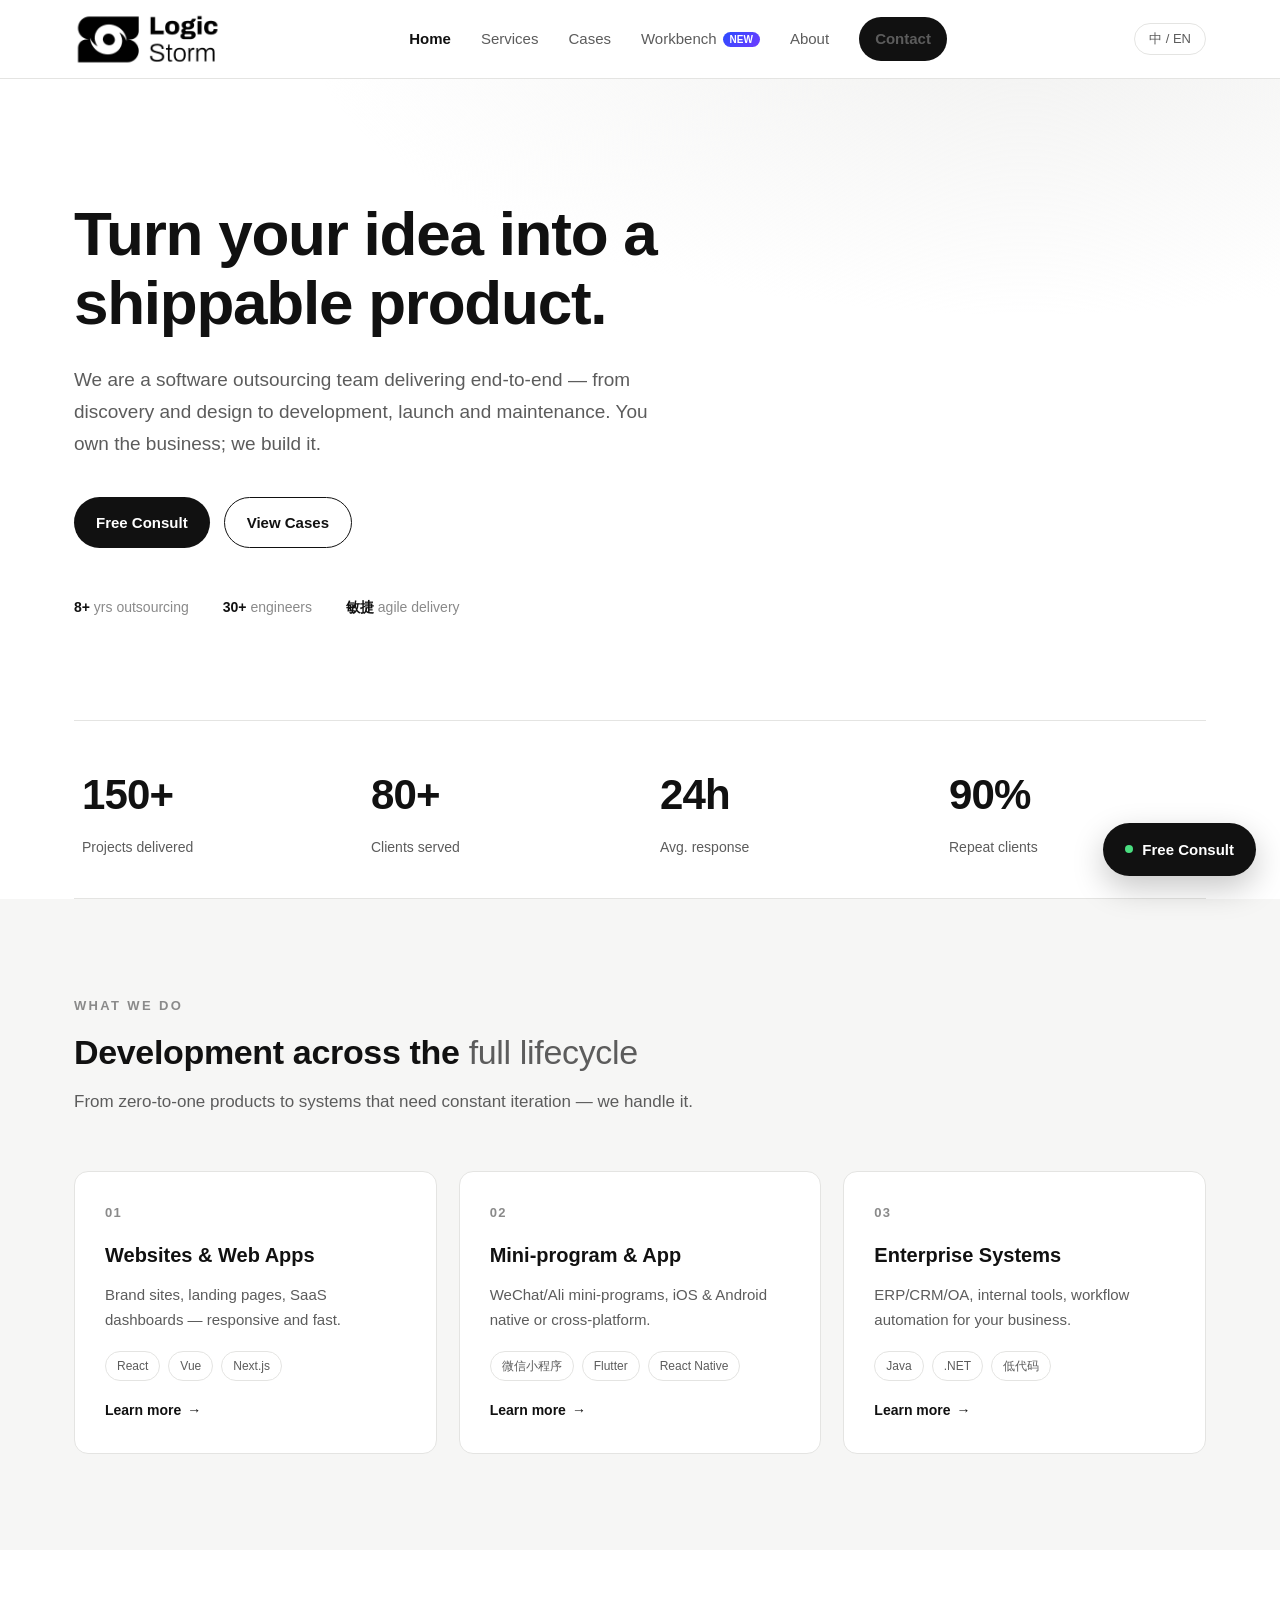
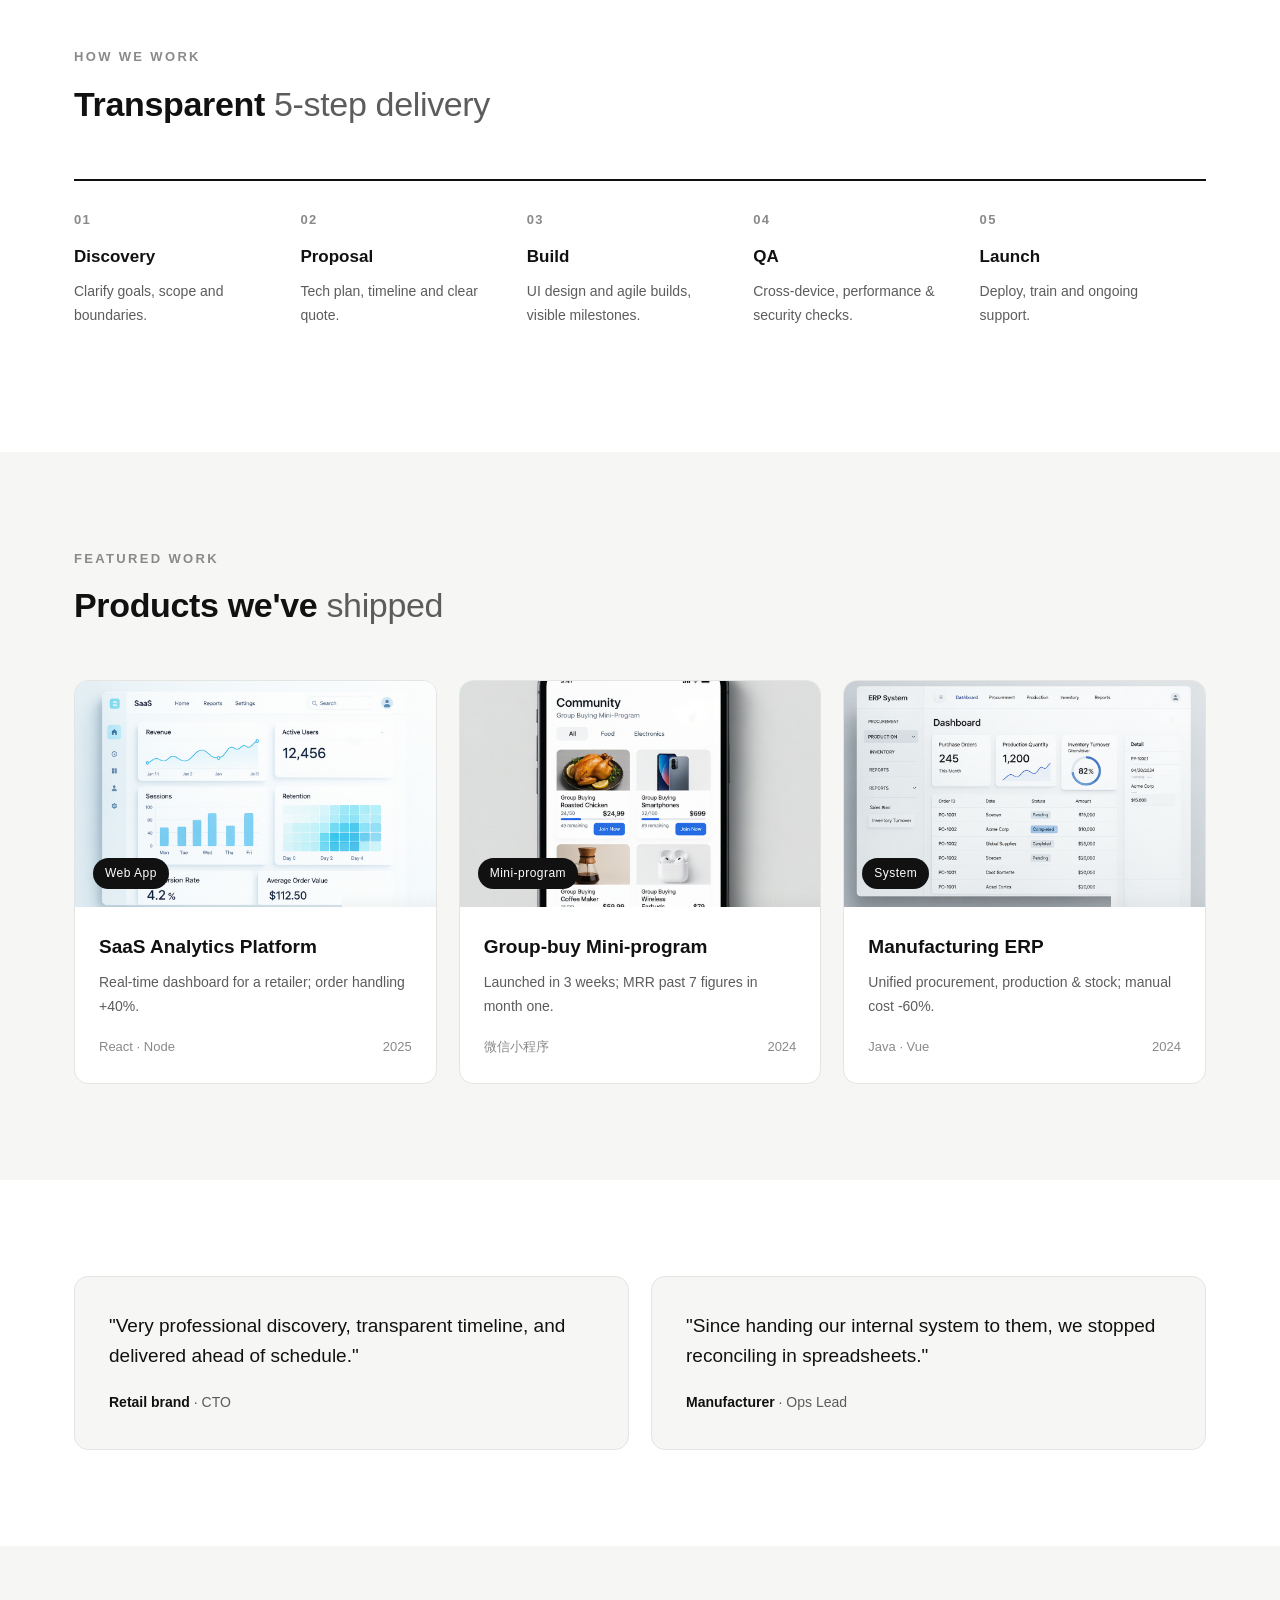
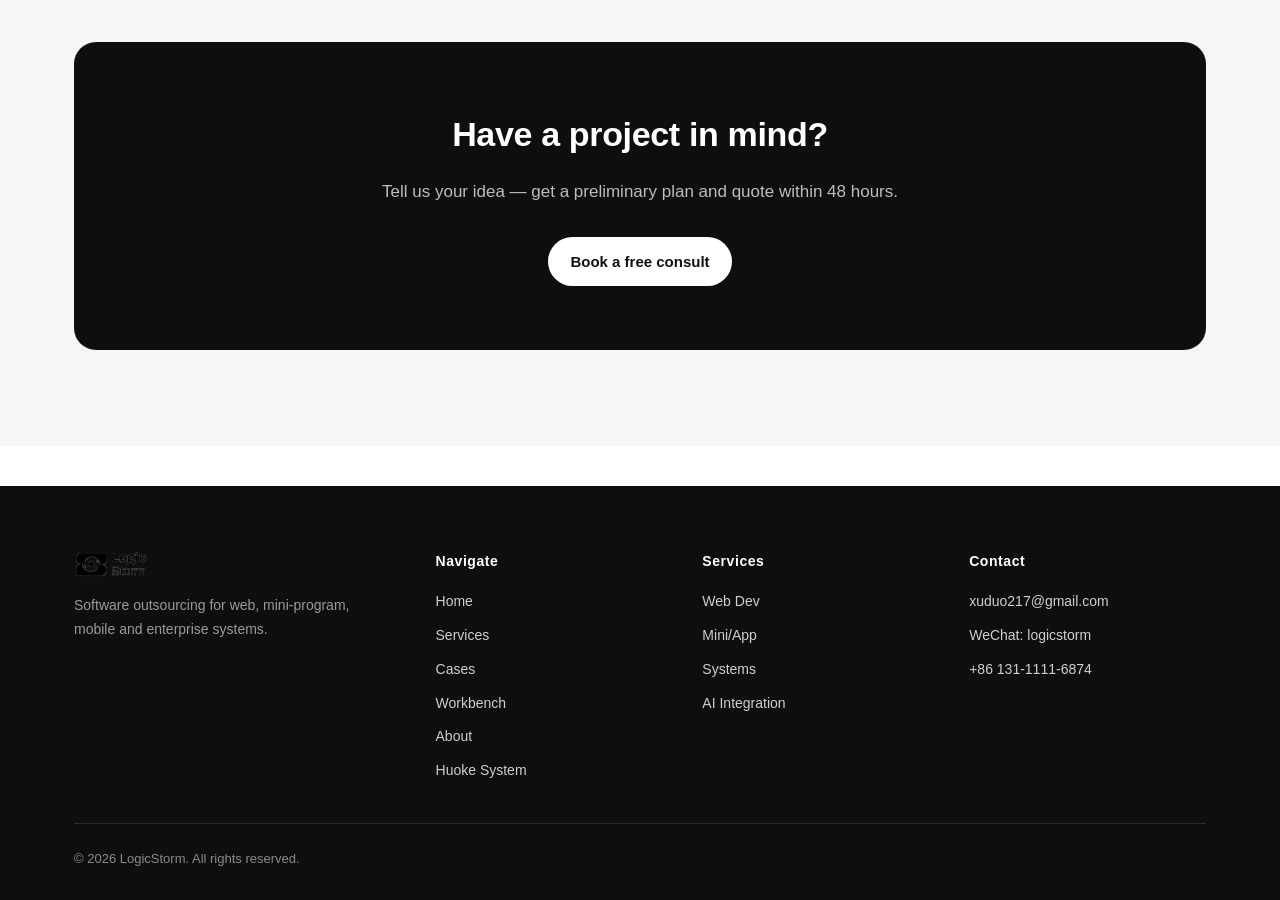
==== index.html @ 9a006722 "init: LogicStorm official website static site - index/workbench/about/services/cases/contact/privacy" ====
<!DOCTYPE html>
<html lang="zh" class="">
<head>
<meta charset="UTF-8">
<meta name="viewport" content="width=device-width, initial-scale=1.0">
<title data-zh="LogicStorm · 技术中心" data-en="LogicStorm · Technology Center">LogicStorm · 技术中心</title>
<meta name="description" content="专注 Web、小程序、App 与企业系统定制的软件外包服务。">
<link rel="stylesheet" href="assets/css/style.css">
</head>
<body>

<!-- 导航 -->
<header class="nav">
  <div class="wrap nav-inner">
    <a href="index.html" class="brand logo"><img src="assets/images/logo.png" alt="LogicStorm"></a>
    <nav class="nav-links">
      <a href="index.html"><span class="lang-zh">首页</span><span class="lang-en">Home</span></a>
      <a href="services.html"><span class="lang-zh">服务</span><span class="lang-en">Services</span></a>
      <a href="cases.html"><span class="lang-zh">案例</span><span class="lang-en">Cases</span></a>
      <a href="workbench.html"><span class="lang-zh">工作台</span><span class="lang-en">Workbench</span><span style="background:linear-gradient(135deg,#2b4cff,#6e3bff);color:#fff;font-size:10px;padding:2px 7px;border-radius:999px;font-weight:700;margin-left:6px;vertical-align:1px">NEW</span></a>
      <a href="about.html"><span class="lang-zh">关于</span><span class="lang-en">About</span></a>
      <a href="contact.html" class="btn btn-primary btn-sm"><span class="lang-zh">免费咨询</span><span class="lang-en">Contact</span></a>
    </nav>
    <div class="nav-right">
      <button class="lang-btn" data-lang-label>EN / 中</button>
      <button class="menu-toggle" aria-label="menu"><span></span></button>
    </div>
  </div>
</header>

<!-- 首屏 -->
<section class="hero">
  <div class="wrap">
    <h1>
      <span class="lang-zh">把你的想法，<br>变成<span class="accent">可靠上线</span>的产品。</span>
      <span class="lang-en">Turn your idea into a<br><span class="accent">shippable</span> product.</span>
    </h1>
    <p class="lead">
      <span class="lang-zh">我们是一支专注软件外包的技术团队，提供从需求梳理、设计、开发到上线运维的一站式服务。你负责业务，我们负责把它做出来。</span>
      <span class="lang-en">We are a software outsourcing team delivering end-to-end — from discovery and design to development, launch and maintenance. You own the business; we build it.</span>
    </p>
    <div class="hero-cta">
      <a href="contact.html" class="btn btn-primary"><span class="lang-zh">免费咨询</span><span class="lang-en">Free Consult</span></a>
      <a href="cases.html" class="btn btn-ghost"><span class="lang-zh">查看案例</span><span class="lang-en">View Cases</span></a>
    </div>
    <div class="hero-meta">
      <div><b>8+</b> <span class="lang-zh">年外包经验</span><span class="lang-en">yrs outsourcing</span></div>
      <div><b>30+</b> <span class="lang-zh">技术人员</span><span class="lang-en">engineers</span></div>
      <div><b>敏捷</b> <span class="lang-zh">迭代交付</span><span class="lang-en">agile delivery</span></div>
    </div>
  </div>
</section>

<!-- 数据指标 -->
<section style="padding:0">
  <div class="wrap">
    <div class="stats">
      <div class="stat"><div class="num">150<span class="lang-zh">+</span><span class="lang-en">+</span></div><div class="lab"><span class="lang-zh">交付项目</span><span class="lang-en">Projects delivered</span></div></div>
      <div class="stat"><div class="num">80<span class="lang-zh">+</span><span class="lang-en">+</span></div><div class="lab"><span class="lang-zh">合作客户</span><span class="lang-en">Clients served</span></div></div>
      <div class="stat"><div class="num">24<span class="lang-zh">h</span><span class="lang-en">h</span></div><div class="lab"><span class="lang-zh">平均需求响应</span><span class="lang-en">Avg. response</span></div></div>
      <div class="stat"><div class="num">90<span class="lang-zh">%</span><span class="lang-en">%</span></div><div class="lab"><span class="lang-zh">客户复购率</span><span class="lang-en">Repeat clients</span></div></div>
    </div>
  </div>
</section>

<!-- 服务预览 -->
<section class="sec-alt">
  <div class="wrap">
    <div class="sec-head">
      <div class="eyebrow"><span class="lang-zh">我们能做什么</span><span class="lang-en">What we do</span></div>
      <h2 class="h-sec"><span class="lang-zh">覆盖产品全生命周期的<span class="thin">开发能力</span></span><span class="lang-en">Development across the <span class="thin">full lifecycle</span></span></h2>
      <p><span class="lang-zh">无论是从 0 到 1 的产品，还是需要持续迭代的业务系统，我们都能接住。</span><span class="lang-en">From zero-to-one products to systems that need constant iteration — we handle it.</span></p>
    </div>
    <div class="grid grid-3">
      <a href="services.html" class="card">
        <div class="idx">01</div>
        <h3><span class="lang-zh">网站与 Web 应用</span><span class="lang-en">Websites & Web Apps</span></h3>
        <p><span class="lang-zh">品牌官网、营销落地页、SaaS 后台、数据看板，响应式且性能优秀。</span><span class="lang-en">Brand sites, landing pages, SaaS dashboards — responsive and fast.</span></p>
        <div class="tags"><span class="tag">React</span><span class="tag">Vue</span><span class="tag">Next.js</span></div>
        <span class="more"><span class="lang-zh">了解更多</span><span class="lang-en">Learn more</span></span>
      </a>
      <a href="services.html" class="card">
        <div class="idx">02</div>
        <h3><span class="lang-zh">小程序与 App</span><span class="lang-en">Mini-program & App</span></h3>
        <p><span class="lang-zh">微信/支付宝小程序、iOS 与 Android 原生或跨端应用，快速验证业务。</span><span class="lang-en">WeChat/Ali mini-programs, iOS & Android native or cross-platform.</span></p>
        <div class="tags"><span class="tag">微信小程序</span><span class="tag">Flutter</span><span class="tag">React Native</span></div>
        <span class="more"><span class="lang-zh">了解更多</span><span class="lang-en">Learn more</span></span>
      </a>
      <a href="services.html" class="card">
        <div class="idx">03</div>
        <h3><span class="lang-zh">企业系统定制</span><span class="lang-en">Enterprise Systems</span></h3>
        <p><span class="lang-zh">ERP/CRM/OA、内部工具、流程自动化，打通你的业务数据。</span><span class="lang-en">ERP/CRM/OA, internal tools, workflow automation for your business.</span></p>
        <div class="tags"><span class="tag">Java</span><span class="tag">.NET</span><span class="tag">低代码</span></div>
        <span class="more"><span class="lang-zh">了解更多</span><span class="lang-en">Learn more</span></span>
      </a>
    </div>
  </div>
</section>

<!-- 合作流程 -->
<section>
  <div class="wrap">
    <div class="sec-head">
      <div class="eyebrow"><span class="lang-zh">合作流程</span><span class="lang-en">How we work</span></div>
      <h2 class="h-sec"><span class="lang-zh">透明、可控的<span class="thin">五步交付</span></span><span class="lang-en">Transparent <span class="thin">5-step delivery</span></span></h2>
    </div>
    <div class="process">
      <div class="step"><div class="n"></div><h4><span class="lang-zh">需求沟通</span><span class="lang-en">Discovery</span></h4><p><span class="lang-zh">梳理目标、范围与边界，输出需求清单。</span><span class="lang-en">Clarify goals, scope and boundaries.</span></p></div>
      <div class="step"><div class="n"></div><h4><span class="lang-zh">方案与报价</span><span class="lang-en">Proposal</span></h4><p><span class="lang-zh">给出技术方案、排期与清晰报价。</span><span class="lang-en">Tech plan, timeline and clear quote.</span></p></div>
      <div class="step"><div class="n"></div><h4><span class="lang-zh">设计与开发</span><span class="lang-en">Build</span></h4><p><span class="lang-zh">UI 设计与敏捷开发，里程碑可见。</span><span class="lang-en">UI design and agile builds, visible milestones.</span></p></div>
      <div class="step"><div class="n"></div><h4><span class="lang-zh">测试与验收</span><span class="lang-en">QA</span></h4><p><span class="lang-zh">多端测试、性能与安全校验。</span><span class="lang-en">Cross-device, performance & security checks.</span></p></div>
      <div class="step"><div class="n"></div><h4><span class="lang-zh">上线与运维</span><span class="lang-en">Launch</span></h4><p><span class="lang-zh">部署上线、培训与持续运维支持。</span><span class="lang-en">Deploy, train and ongoing support.</span></p></div>
    </div>
  </div>
</section>

<!-- 精选案例 -->
<section class="sec-alt">
  <div class="wrap">
    <div class="sec-head">
      <div class="eyebrow"><span class="lang-zh">精选案例</span><span class="lang-en">Featured work</span></div>
      <h2 class="h-sec"><span class="lang-zh">我们<span class="thin">交付过</span>的产品</span><span class="lang-en">Products we've <span class="thin">shipped</span></span></h2>
    </div>
    <div class="grid grid-3">
      <a href="cases.html" class="case" data-cat="web">
        <div class="thumb" style="background:linear-gradient(135deg,#dbeafe,#eff6ff)"><div class="thumb-icon"><img src="assets/images/cases/case-saas-dashboard.png" alt="SaaS 数据看板平台"></div><span class="cat"><span class="lang-zh">Web 应用</span><span class="lang-en">Web App</span></span></div>
        <div class="body">
          <h3><span class="lang-zh">SaaS 数据看板平台</span><span class="lang-en">SaaS Analytics Platform</span></h3>
          <p><span class="lang-zh">为某零售品牌搭建实时数据看板，订单处理效率提升 40%。</span><span class="lang-en">Real-time dashboard for a retailer; order handling +40%.</span></p>
          <div class="foot"><span>React · Node</span><span>2025</span></div>
        </div>
      </a>
      <a href="cases.html" class="case" data-cat="app">
        <div class="thumb" style="background:linear-gradient(135deg,#dcfce7,#f0fdf4)"><div class="thumb-icon"><img src="assets/images/cases/case-groupbuy.png" alt="社区团购小程序"></div><span class="cat"><span class="lang-zh">小程序</span><span class="lang-en">Mini-program</span></span></div>
        <div class="body">
          <h3><span class="lang-zh">社区团购小程序</span><span class="lang-en">Group-buy Mini-program</span></h3>
          <p><span class="lang-zh">3 周上线，支持拼团、分销与到店核销，首月 GMV 破百万。</span><span class="lang-en">Launched in 3 weeks; MRR past 7 figures in month one.</span></p>
          <div class="foot"><span>微信小程序</span><span>2024</span></div>
        </div>
      </a>
      <a href="cases.html" class="case" data-cat="system">
        <div class="thumb" style="background:linear-gradient(135deg,#ffedd5,#fff7ed)"><div class="thumb-icon"><img src="assets/images/cases/case-erp.png" alt="制造业 ERP 系统"></div><span class="cat"><span class="lang-zh">企业系统</span><span class="lang-en">System</span></span></div>
        <div class="body">
          <h3><span class="lang-zh">制造业 ERP 系统</span><span class="lang-en">Manufacturing ERP</span></h3>
          <p><span class="lang-zh">打通采购、生产、库存全流程，人工对账成本下降 60%。</span><span class="lang-en">Unified procurement, production & stock; manual cost -60%.</span></p>
          <div class="foot"><span>Java · Vue</span><span>2024</span></div>
        </div>
      </a>
    </div>
  </div>
</section>

<!-- 客户评价 -->
<section>
  <div class="wrap">
    <div class="grid grid-2">
      <div class="quote">
        <p><span class="lang-zh">“需求沟通很专业，排期透明，交付比预期还早。后续迭代也一直很稳。”</span><span class="lang-en">"Very professional discovery, transparent timeline, and delivered ahead of schedule."</span></p>
        <div class="who"><b><span class="lang-zh">某零售品牌</span><span class="lang-en">Retail brand</span></b> · CTO</div>
      </div>
      <div class="quote">
        <p><span class="lang-zh">“把内部系统交给他们后，我们终于不用在表格里手动对账了。”</span><span class="lang-en">"Since handing our internal system to them, we stopped reconciling in spreadsheets."</span></p>
        <div class="who"><b><span class="lang-zh">某制造企业</span><span class="lang-en">Manufacturer</span></b> · <span class="lang-zh">运营负责人</span><span class="lang-en">Ops Lead</span></div>
      </div>
    </div>
  </div>
</section>

<!-- CTA -->
<section class="sec-alt">
  <div class="wrap">
    <div class="cta-band">
      <h2><span class="lang-zh">有项目想聊聊？</span><span class="lang-en">Have a project in mind?</span></h2>
      <p><span class="lang-zh">告诉我们你的想法，48 小时内给出初步方案与报价参考。</span><span class="lang-en">Tell us your idea — get a preliminary plan and quote within 48 hours.</span></p>
      <a href="contact.html" class="btn btn-primary"><span class="lang-zh">立即预约免费咨询</span><span class="lang-en">Book a free consult</span></a>
    </div>
  </div>
</section>

<!-- 页脚 -->
<footer class="footer">
  <div class="wrap">
    <div class="top">
      <div>
        <div class="brand logo"><img src="assets/images/logo.png" alt="LogicStorm"></div>
        <p class="desc"><span class="lang-zh">专注为企业提供 Web、小程序、App 与系统定制的软件外包服务。</span><span class="lang-en">Software outsourcing for web, mini-program, mobile and enterprise systems.</span></p>
      </div>
      <div>
        <h5><span class="lang-zh">导航</span><span class="lang-en">Navigate</span></h5>
        <ul>
          <li><a href="index.html"><span class="lang-zh">首页</span><span class="lang-en">Home</span></a></li>
          <li><a href="services.html"><span class="lang-zh">服务</span><span class="lang-en">Services</span></a></li>
          <li><a href="cases.html"><span class="lang-zh">案例</span><span class="lang-en">Cases</span></a></li>
          <li><a href="workbench.html"><span class="lang-zh">工作台</span><span class="lang-en">Workbench</span></a></li>
          <li><a href="about.html"><span class="lang-zh">关于</span><span class="lang-en">About</span></a></li>
          <li><a href="https://www.logicstorm.cn/huoke/"><span class="lang-zh">货客获客系统</span><span class="lang-en">Huoke System</span></a></li>
        </ul>
      </div>
      <div>
        <h5><span class="lang-zh">服务</span><span class="lang-en">Services</span></h5>
        <ul>
          <li><a href="services.html"><span class="lang-zh">网站开发</span><span class="lang-en">Web Dev</span></a></li>
          <li><a href="services.html"><span class="lang-zh">小程序 / App</span><span class="lang-en">Mini/App</span></a></li>
          <li><a href="services.html"><span class="lang-zh">企业系统</span><span class="lang-en">Systems</span></a></li>
          <li><a href="services.html"><span class="lang-zh">AI 集成</span><span class="lang-en">AI Integration</span></a></li>
        </ul>
      </div>
      <div>
        <h5><span class="lang-zh">联系</span><span class="lang-en">Contact</span></h5>
        <ul>
          <li>xuduo217@gmail.com</li>
          <li>WeChat: logicstorm</li>
          <li>+86 131-1111-6874</li>
        </ul>
      </div>
    </div>
    <div class="bottom">
      <span>© 2026 LogicStorm. <span class="lang-zh">保留所有权利。</span><span class="lang-en">All rights reserved.</span></span>
    </div>
  </div>
</footer>

<a href="contact.html" class="fab"><span class="dot"></span><span class="lang-zh">免费咨询</span><span class="lang-en">Free Consult</span></a>

<script src="assets/js/main.js"></script>
</body>
</html>
---- assets/css/style.css ----
/* ===========================================================
   LogicStorm 官网 · 极简黑白灰主题
   修改提示：颜色集中在 :root 变量，改这里即可全局换色
   =========================================================== */
:root{
  --bg:        #ffffff;
  --bg-alt:    #f6f6f5;
  --bg-dark:   #0e0e0e;
  --ink:       #111111;
  --ink-soft:  #5c5c5c;
  --ink-faint: #8a8a8a;
  --line:      #e4e4e2;
  --line-soft: #efefed;
  --accent:    #111111;
  --maxw:      1180px;
  --radius:    14px;
  --ease:      cubic-bezier(.22,.61,.36,1);
}

*{box-sizing:border-box;margin:0;padding:0}
html{scroll-behavior:smooth}
body{
  font-family:-apple-system,BlinkMacSystemFont,"Segoe UI","PingFang SC","Hiragino Sans GB","Microsoft YaHei",Roboto,Helvetica,Arial,sans-serif;
  color:var(--ink);
  background:var(--bg);
  line-height:1.7;
  -webkit-font-smoothing:antialiased;
  font-size:16px;
}
img{max-width:100%;display:block}
a{color:inherit;text-decoration:none}
button{font-family:inherit;cursor:pointer;border:none;background:none}
.wrap{width:100%;max-width:var(--maxw);margin:0 auto;padding:0 24px}
.muted{color:var(--ink-soft)}
.center{text-align:center}

/* ---------- 语言切换：默认中文，html.en 显示英文 ---------- */
.lang-en{display:none}
html.en .lang-zh{display:none}
html.en .lang-en{display:inline}
html.en .lang-en.block{display:block}
html.en .lang-en.flex{display:flex}
.lang-en.block{display:none}
.lang-zh.block{display:block}

/* ---------- 顶部导航 ---------- */
.nav{
  position:sticky;top:0;z-index:50;
  background:rgba(255,255,255,.82);
  backdrop-filter:saturate(180%) blur(14px);
  border-bottom:1px solid var(--line);
}
.nav-inner{display:flex;align-items:center;justify-content:space-between;height:78px}
.brand{display:flex;align-items:center;gap:10px;font-weight:700;letter-spacing:.04em;font-size:18px}
.brand .mark{
  width:26px;height:26px;border-radius:7px;background:var(--ink);
  display:inline-flex;align-items:center;justify-content:center;color:#fff;font-size:14px;font-weight:800;
}
.brand.logo img{height:56px;width:auto;max-width:220px;display:block}
.footer .brand.logo img{height:28px}
.nav-links{display:flex;align-items:center;gap:30px}
.nav-links a{font-size:15px;color:var(--ink-soft);transition:color .2s}
.nav-links a:hover,.nav-links a.active{color:var(--ink)}
.nav-links a.active{font-weight:600}
.nav-right{display:flex;align-items:center;gap:14px}
.lang-btn{
  border:1px solid var(--line);border-radius:999px;padding:6px 14px;
  font-size:13px;color:var(--ink-soft);transition:.2s;
}
.lang-btn:hover{border-color:var(--ink);color:var(--ink)}
.btn{
  display:inline-flex;align-items:center;gap:8px;justify-content:center;
  padding:12px 22px;border-radius:999px;font-size:15px;font-weight:600;
  transition:.25s var(--ease);white-space:nowrap;
}
.btn-primary{background:var(--ink);color:#fff}
.btn-primary:hover{transform:translateY(-2px);box-shadow:0 10px 30px rgba(0,0,0,.18)}
.btn-ghost{border:1px solid var(--ink);color:var(--ink)}
.btn-ghost:hover{background:var(--ink);color:#fff}
.btn-sm{padding:9px 16px;font-size:14px}
.menu-toggle{display:none;width:42px;height:42px;border-radius:10px;border:1px solid var(--line);align-items:center;justify-content:center}
.menu-toggle span{display:block;width:18px;height:2px;background:var(--ink);position:relative}
.menu-toggle span::before,.menu-toggle span::after{content:"";position:absolute;left:0;width:18px;height:2px;background:var(--ink)}
.menu-toggle span::before{top:-6px}.menu-toggle span::after{top:6px}

/* ---------- 通用区块 ---------- */
section{padding:96px 0}
.sec-alt{background:var(--bg-alt)}
.eyebrow{
  font-size:13px;letter-spacing:.18em;text-transform:uppercase;
  color:var(--ink-faint);font-weight:600;margin-bottom:14px;
}
.h-sec{font-size:34px;line-height:1.25;font-weight:700;letter-spacing:-.01em}
.h-sec .thin{font-weight:300;color:var(--ink-soft)}
.sec-head{max-width:680px;margin-bottom:54px}
.sec-head p{margin-top:14px;color:var(--ink-soft);font-size:17px}

/* ---------- 首屏 Hero ---------- */
.hero{padding:120px 0 100px;background:
  radial-gradient(1200px 500px at 80% -10%, #f1f1f0 0%, transparent 60%),
  var(--bg);}
.hero h1{font-size:clamp(38px,5.4vw,62px);line-height:1.12;font-weight:700;letter-spacing:-.02em}
.hero h1 .accent{position:relative;white-space:nowrap}
.hero h1 .accent::after{content:"";position:absolute;left:0;right:0;bottom:6px;height:10px;background:#e9e9e7;z-index:-1}
.hero p.lead{margin:26px 0 36px;font-size:19px;color:var(--ink-soft);max-width:600px}
.hero-cta{display:flex;gap:14px;flex-wrap:wrap}
.hero-meta{margin-top:48px;display:flex;gap:34px;flex-wrap:wrap;color:var(--ink-faint);font-size:14px}
.hero-meta b{color:var(--ink);font-weight:700}

/* ---------- 数据指标 ---------- */
.stats{display:grid;grid-template-columns:repeat(4,1fr);gap:24px;border-top:1px solid var(--line);border-bottom:1px solid var(--line)}
.stat{padding:38px 8px}
.stat .num{font-size:42px;font-weight:700;letter-spacing:-.02em}
.stat .lab{margin-top:6px;color:var(--ink-soft);font-size:14px}

/* ---------- 卡片网格 ---------- */
.grid{display:grid;gap:22px}
.grid-3{grid-template-columns:repeat(3,1fr)}
.grid-2{grid-template-columns:repeat(2,1fr)}
.card{
  border:1px solid var(--line);border-radius:var(--radius);padding:30px;
  background:var(--bg);transition:.25s var(--ease);position:relative;overflow:hidden;
}
.card:hover{transform:translateY(-4px);border-color:var(--ink);box-shadow:0 18px 40px rgba(0,0,0,.07)}
.card .idx{font-size:13px;color:var(--ink-faint);font-weight:600;letter-spacing:.1em}
.card h3{font-size:20px;margin:14px 0 10px;font-weight:700}
.card p{color:var(--ink-soft);font-size:15px}
.card .tags{margin-top:18px;display:flex;flex-wrap:wrap;gap:8px}
.tag{font-size:12px;border:1px solid var(--line);border-radius:999px;padding:4px 11px;color:var(--ink-soft)}
.card .more{margin-top:18px;font-size:14px;font-weight:600;display:inline-flex;align-items:center;gap:6px}
.card .more::after{content:"→";transition:transform .2s}
.card:hover .more::after{transform:translateX(4px)}

/* ---------- 流程 ---------- */
.process{display:grid;grid-template-columns:repeat(5,1fr);gap:0;counter-reset:step}
.step{padding:28px 20px 28px 0;border-top:2px solid var(--ink);position:relative}
.step .n{counter-increment:step;font-size:13px;color:var(--ink-faint);font-weight:700;letter-spacing:.1em}
.step .n::before{content:"0" counter(step)}
.step h4{margin:12px 0 8px;font-size:17px;font-weight:700}
.step p{font-size:14px;color:var(--ink-soft)}

/* ---------- 案例 ---------- */
.case{
  border:1px solid var(--line);border-radius:var(--radius);overflow:hidden;
  background:var(--bg);transition:.25s var(--ease);display:flex;flex-direction:column;
}
.case:hover{transform:translateY(-4px);box-shadow:0 18px 40px rgba(0,0,0,.07)}
.case .thumb{position:relative;aspect-ratio:16/10;background:linear-gradient(135deg,#ededeb,#f7f7f6);display:flex;align-items:flex-end;padding:18px;overflow:hidden}
.case .thumb .thumb-icon{position:absolute;inset:0;display:flex;align-items:center;justify-content:center;overflow:hidden}
.case .thumb .thumb-icon img{width:100%;height:100%;object-fit:cover}
.case .thumb .cat{position:relative;z-index:1;font-size:12px;background:var(--ink);color:#fff;padding:5px 12px;border-radius:999px;letter-spacing:.04em}
.case .body{padding:24px;flex:1;display:flex;flex-direction:column}
.case h3{font-size:19px;font-weight:700;margin-bottom:8px}
.case p{color:var(--ink-soft);font-size:14px;flex:1}
.case .foot{margin-top:18px;display:flex;justify-content:space-between;align-items:center;font-size:13px;color:var(--ink-faint)}
.case .status{position:absolute;top:14px;right:14px;z-index:2;font-size:12px;font-weight:600;padding:4px 10px;border-radius:999px;background:#fff;color:var(--ink);border:1px solid var(--line)}
.case .status.live{background:#111;color:#fff;border-color:#111}
.case .status.beta{background:#f3e8ff;color:#6b21a8;border-color:#e9d5ff}
.case .status.soon{background:var(--bg-alt);color:var(--ink-soft);border-color:var(--line)}
.filters{display:flex;flex-wrap:wrap;gap:10px;margin-bottom:34px}
.filter{border:1px solid var(--line);border-radius:999px;padding:8px 16px;font-size:14px;color:var(--ink-soft);transition:.2s}
.filter:hover{border-color:var(--ink);color:var(--ink)}
.filter.active{background:var(--ink);color:#fff;border-color:var(--ink)}

/* ---------- 评价 ---------- */
.quote{border:1px solid var(--line);border-radius:var(--radius);padding:34px;background:var(--bg-alt)}
.quote p{font-size:19px;line-height:1.6;font-weight:500}
.quote .who{margin-top:20px;font-size:14px;color:var(--ink-soft)}
.quote .who b{color:var(--ink)}

/* ---------- CTA 带 ---------- */
.cta-band{background:var(--bg-dark);color:#fff;border-radius:22px;padding:64px 48px;text-align:center}
.cta-band h2{font-size:34px;font-weight:700;letter-spacing:-.01em}
.cta-band p{margin:14px auto 30px;color:#bdbdbd;max-width:560px;font-size:17px}
.cta-band .btn-primary{background:#fff;color:var(--ink)}
.cta-band .btn-primary:hover{box-shadow:0 10px 30px rgba(255,255,255,.18)}

/* ---------- 关于页 ---------- */
.about-hero{padding:110px 0 70px}
.about-hero h1{font-size:clamp(34px,4.6vw,52px);font-weight:700;letter-spacing:-.02em;max-width:820px}
.about-hero p{margin-top:22px;font-size:18px;color:var(--ink-soft);max-width:680px}
.values{display:grid;grid-template-columns:repeat(3,1fr);gap:22px;margin-top:20px}
.value{border:1px solid var(--line);border-radius:var(--radius);padding:28px}
.value .ico{width:40px;height:40px;border-radius:10px;background:var(--bg-alt);display:flex;align-items:center;justify-content:center;font-size:20px;margin-bottom:16px}
.value h3{font-size:18px;font-weight:700;margin-bottom:8px}
.value p{color:var(--ink-soft);font-size:14px}
.timeline{margin-top:10px;border-left:2px solid var(--line)}
.timeline .row{padding:0 0 30px 28px;position:relative}
.timeline .row::before{content:"";position:absolute;left:-7px;top:4px;width:12px;height:12px;border-radius:50%;background:var(--ink)}
.timeline .yr{font-weight:700;font-size:15px}
.timeline p{color:var(--ink-soft);font-size:14px;margin-top:4px}

/* ---------- 联系页 ---------- */
.contact-grid{display:grid;grid-template-columns:1.1fr .9fr;gap:48px;align-items:start}
.form{display:grid;gap:18px}
.field label{display:block;font-size:14px;font-weight:600;margin-bottom:8px}
.field input,.field textarea,.field select{
  width:100%;border:1px solid var(--line);border-radius:10px;padding:13px 14px;
  font-size:15px;color:var(--ink);background:var(--bg);transition:.2s;font-family:inherit;
}
.field input:focus,.field textarea:focus,.field select:focus{outline:none;border-color:var(--ink)}
.field textarea{resize:vertical;min-height:120px}
.form-2{display:grid;grid-template-columns:1fr 1fr;gap:18px}
.info-card{border:1px solid var(--line);border-radius:var(--radius);padding:30px;background:var(--bg-alt)}
.info-card h3{font-size:17px;font-weight:700;margin-bottom:18px}
.info-row{display:flex;gap:12px;padding:12px 0;border-bottom:1px solid var(--line-soft);font-size:15px}
.info-row:last-child{border-bottom:none}
.info-row .k{color:var(--ink-faint);min-width:78px}
.form-note{font-size:13px;color:var(--ink-faint);margin-top:6px}
.ok-msg{display:none;background:var(--bg-alt);border:1px solid var(--line);border-radius:10px;padding:16px;font-size:14px;color:var(--ink-soft)}
.ok-msg.show{display:block}

/* ---------- 页脚 ---------- */
.footer{background:var(--bg-dark);color:#cfcfcf;padding:64px 0 30px;margin-top:40px}
.footer a{color:#cfcfcf;transition:.2s}
.footer a:hover{color:#fff}
.footer .top{display:grid;grid-template-columns:1.4fr 1fr 1fr 1fr;gap:30px;padding-bottom:40px;border-bottom:1px solid #2a2a2a}
.footer .brand{color:#fff}
.footer h5{color:#fff;font-size:14px;margin-bottom:16px;letter-spacing:.04em}
.footer ul{list-style:none;display:grid;gap:10px;font-size:14px}
.footer .desc{margin-top:16px;font-size:14px;color:#9a9a9a;max-width:300px}
.footer .bottom{display:flex;justify-content:space-between;flex-wrap:wrap;gap:12px;padding-top:24px;font-size:13px;color:#8a8a8a}

/* ---------- 浮动咨询按钮 ---------- */
.fab{
  position:fixed;right:24px;bottom:24px;z-index:60;
  background:var(--ink);color:#fff;border-radius:999px;padding:14px 22px;
  font-weight:600;font-size:15px;display:flex;align-items:center;gap:9px;
  box-shadow:0 12px 32px rgba(0,0,0,.22);transition:.25s var(--ease);
}
.fab:hover{transform:translateY(-3px);box-shadow:0 18px 40px rgba(0,0,0,.28)}
.fab .dot{width:8px;height:8px;border-radius:50%;background:#4ade80}

/* ---------- 响应式 ---------- */
@media(max-width:900px){
  .stats{grid-template-columns:repeat(2,1fr)}
  .grid-3,.grid-2{grid-template-columns:1fr}
  .process{grid-template-columns:1fr 1fr}
  .values{grid-template-columns:1fr}
  .contact-grid{grid-template-columns:1fr;gap:32px}
  .footer .top{grid-template-columns:1fr 1fr}
  .nav-links{
    position:fixed;inset:78px 0 auto 0;background:#fff;flex-direction:column;
    align-items:stretch;gap:0;padding:10px 24px 22px;border-bottom:1px solid var(--line);
    transform:translateY(-130%);transition:transform .3s var(--ease);box-shadow:0 20px 40px rgba(0,0,0,.06);
  }
  .nav-links.open{transform:translateY(0)}
  .nav-links a{padding:14px 0;border-bottom:1px solid var(--line-soft);font-size:16px}
  .menu-toggle{display:flex}
  .nav-links .btn{margin-top:12px}
  section{padding:70px 0}
  .cta-band{padding:48px 24px}
  .form-2{grid-template-columns:1fr}
}
@media(max-width:560px){
  .stats{grid-template-columns:1fr}
  .process{grid-template-columns:1fr}
  .footer .top{grid-template-columns:1fr}
  .h-sec{font-size:28px}
}
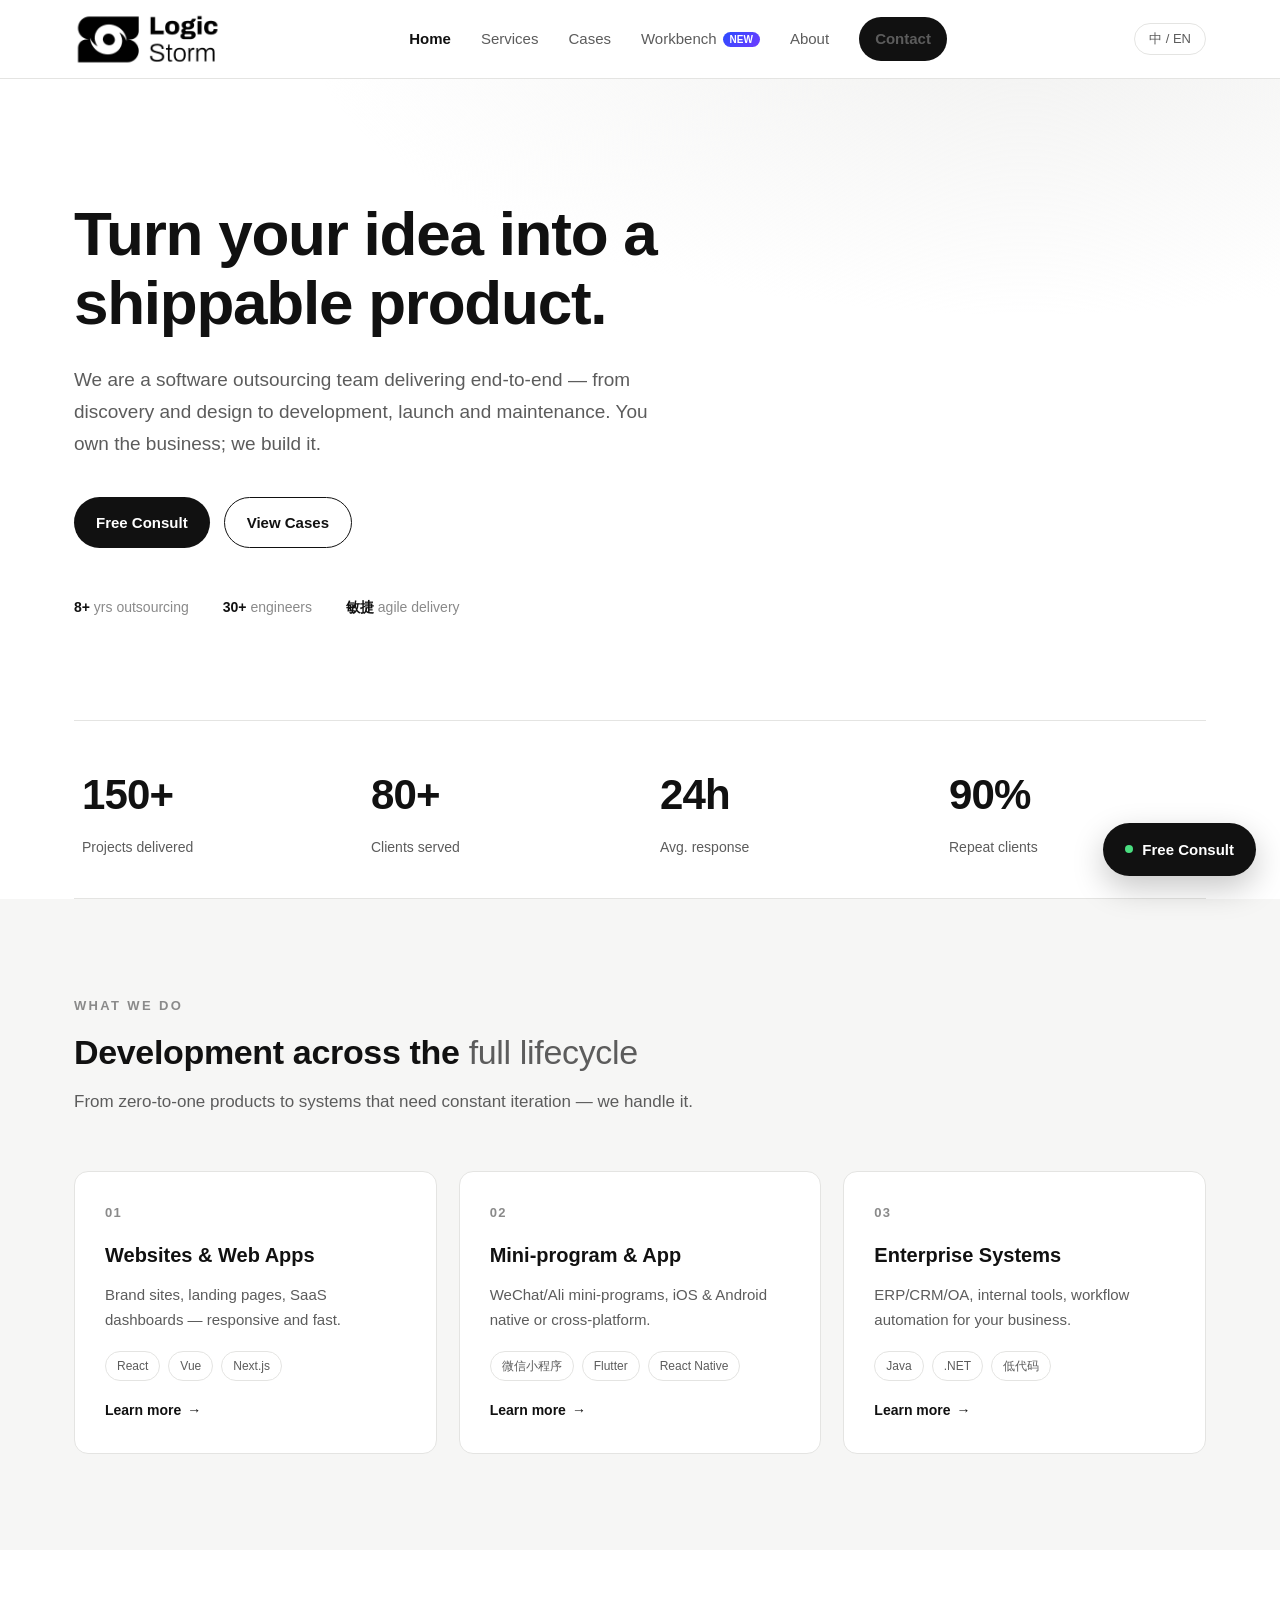
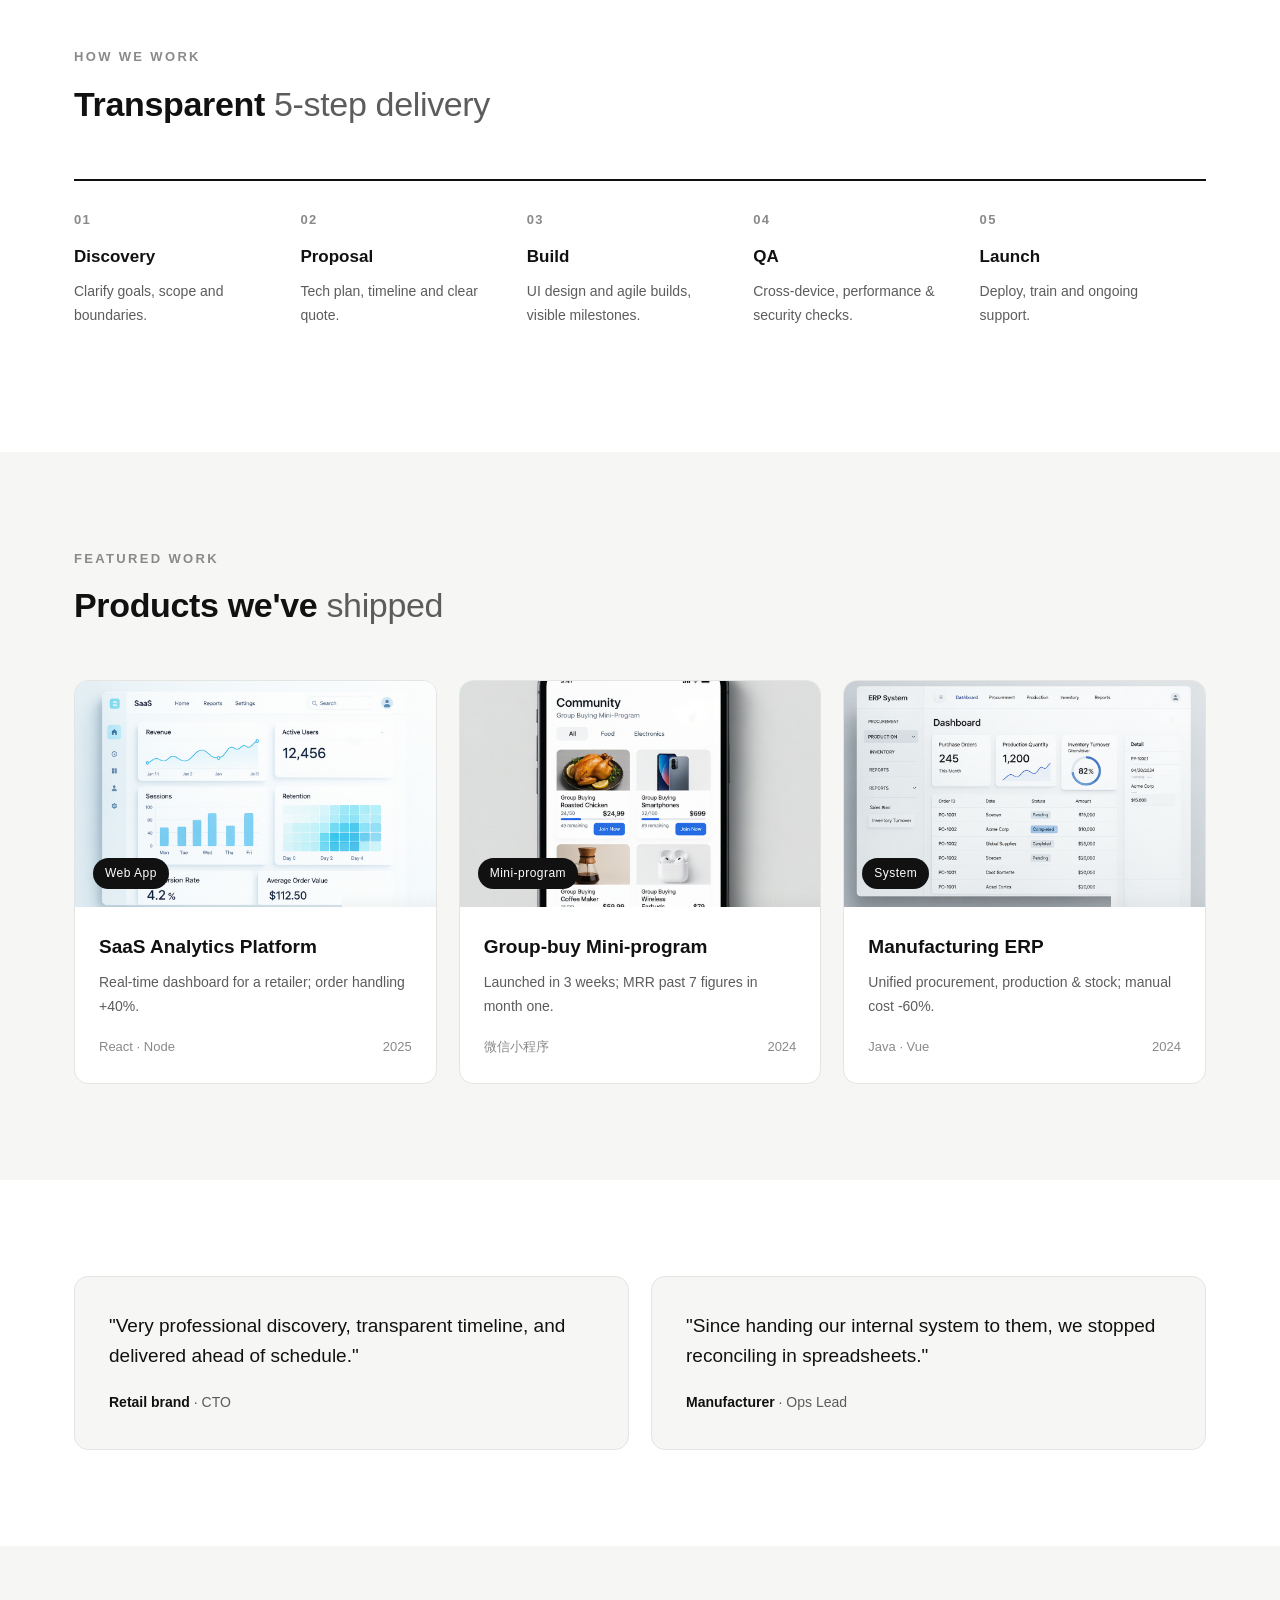
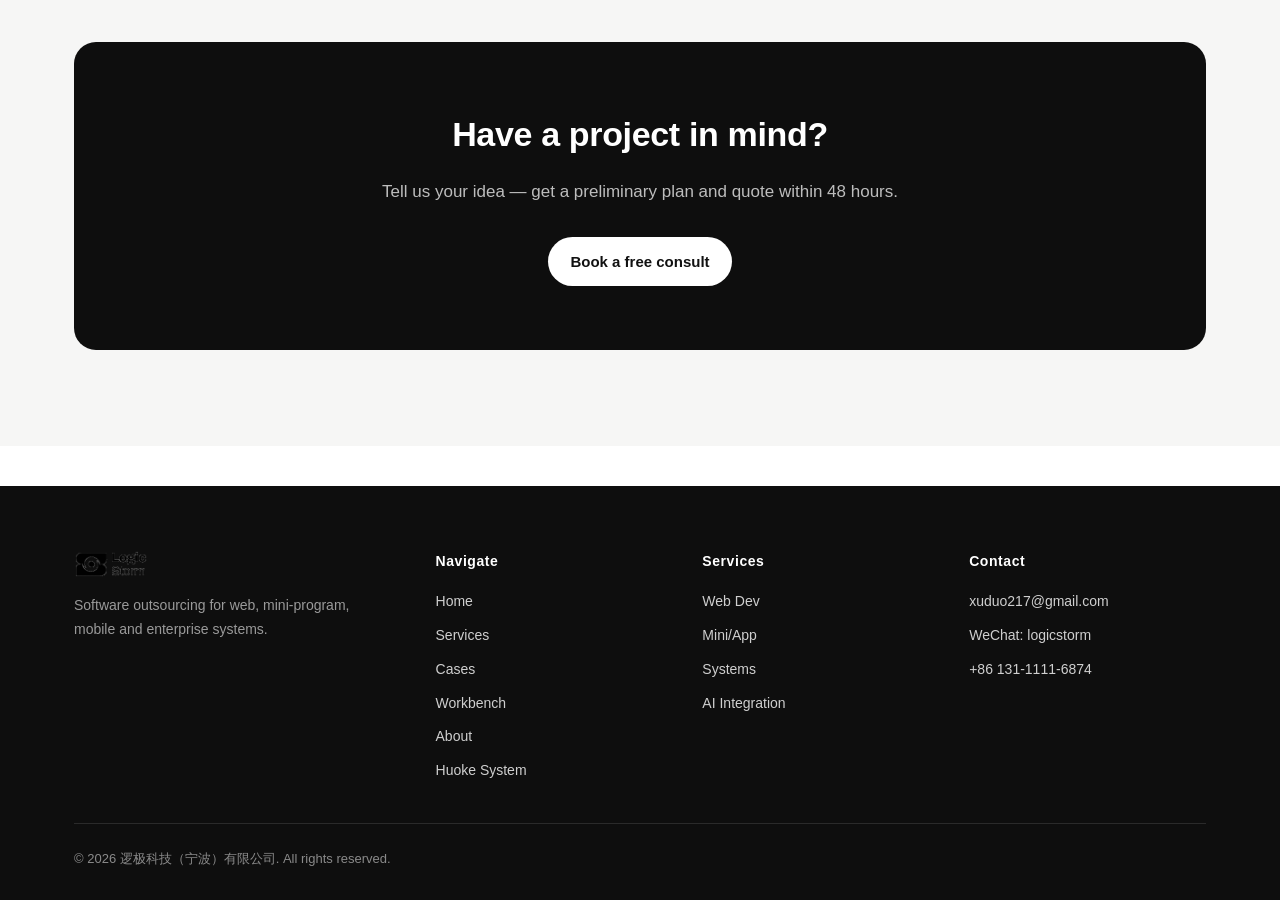
==== commit 424b94fa: "footer: 页脚版权公司名改为 逻极科技（宁波）有限公司" ====
--- a/index.html
+++ b/index.html
@@ -215,7 +215,7 @@
       </div>
     </div>
     <div class="bottom">
-      <span>© 2026 LogicStorm. <span class="lang-zh">保留所有权利。</span><span class="lang-en">All rights reserved.</span></span>
+      <span>© 2026 逻极科技（宁波）有限公司. <span class="lang-zh">保留所有权利。</span><span class="lang-en">All rights reserved.</span></span>
     </div>
   </div>
 </footer>
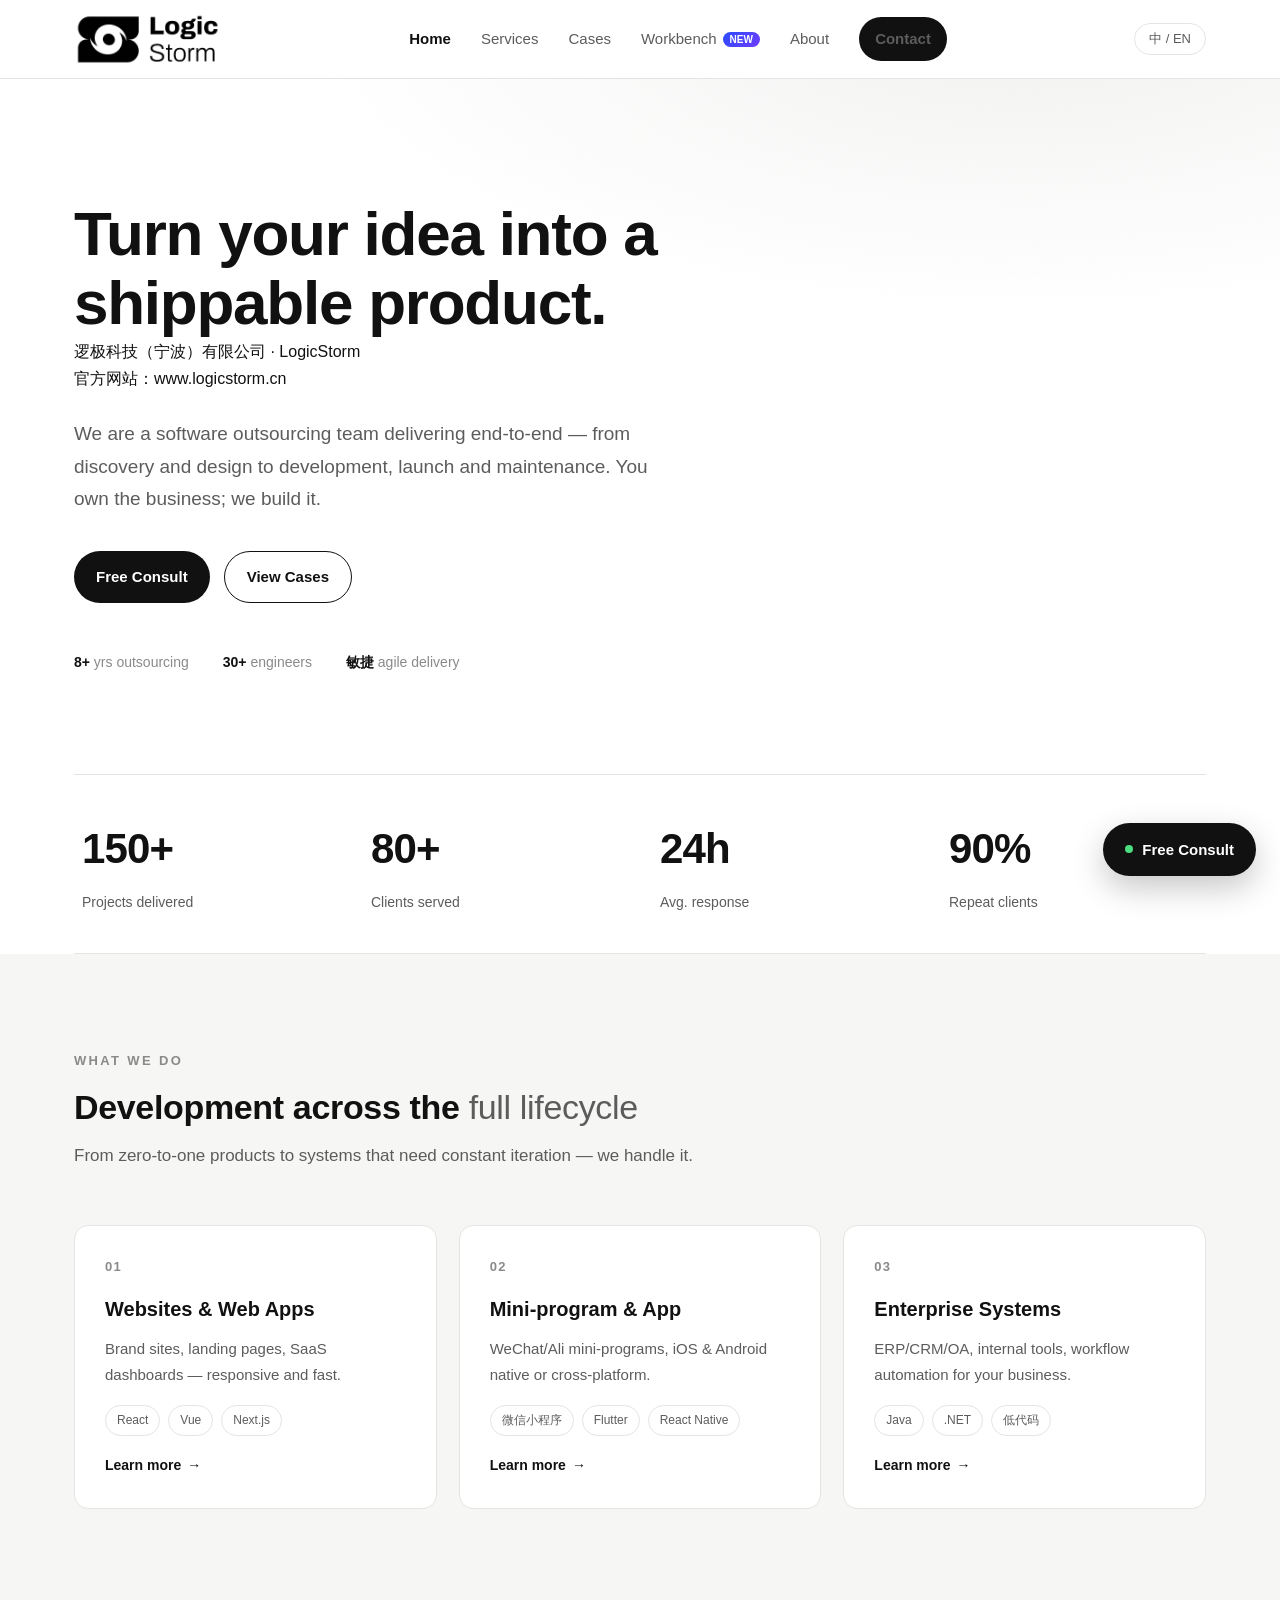
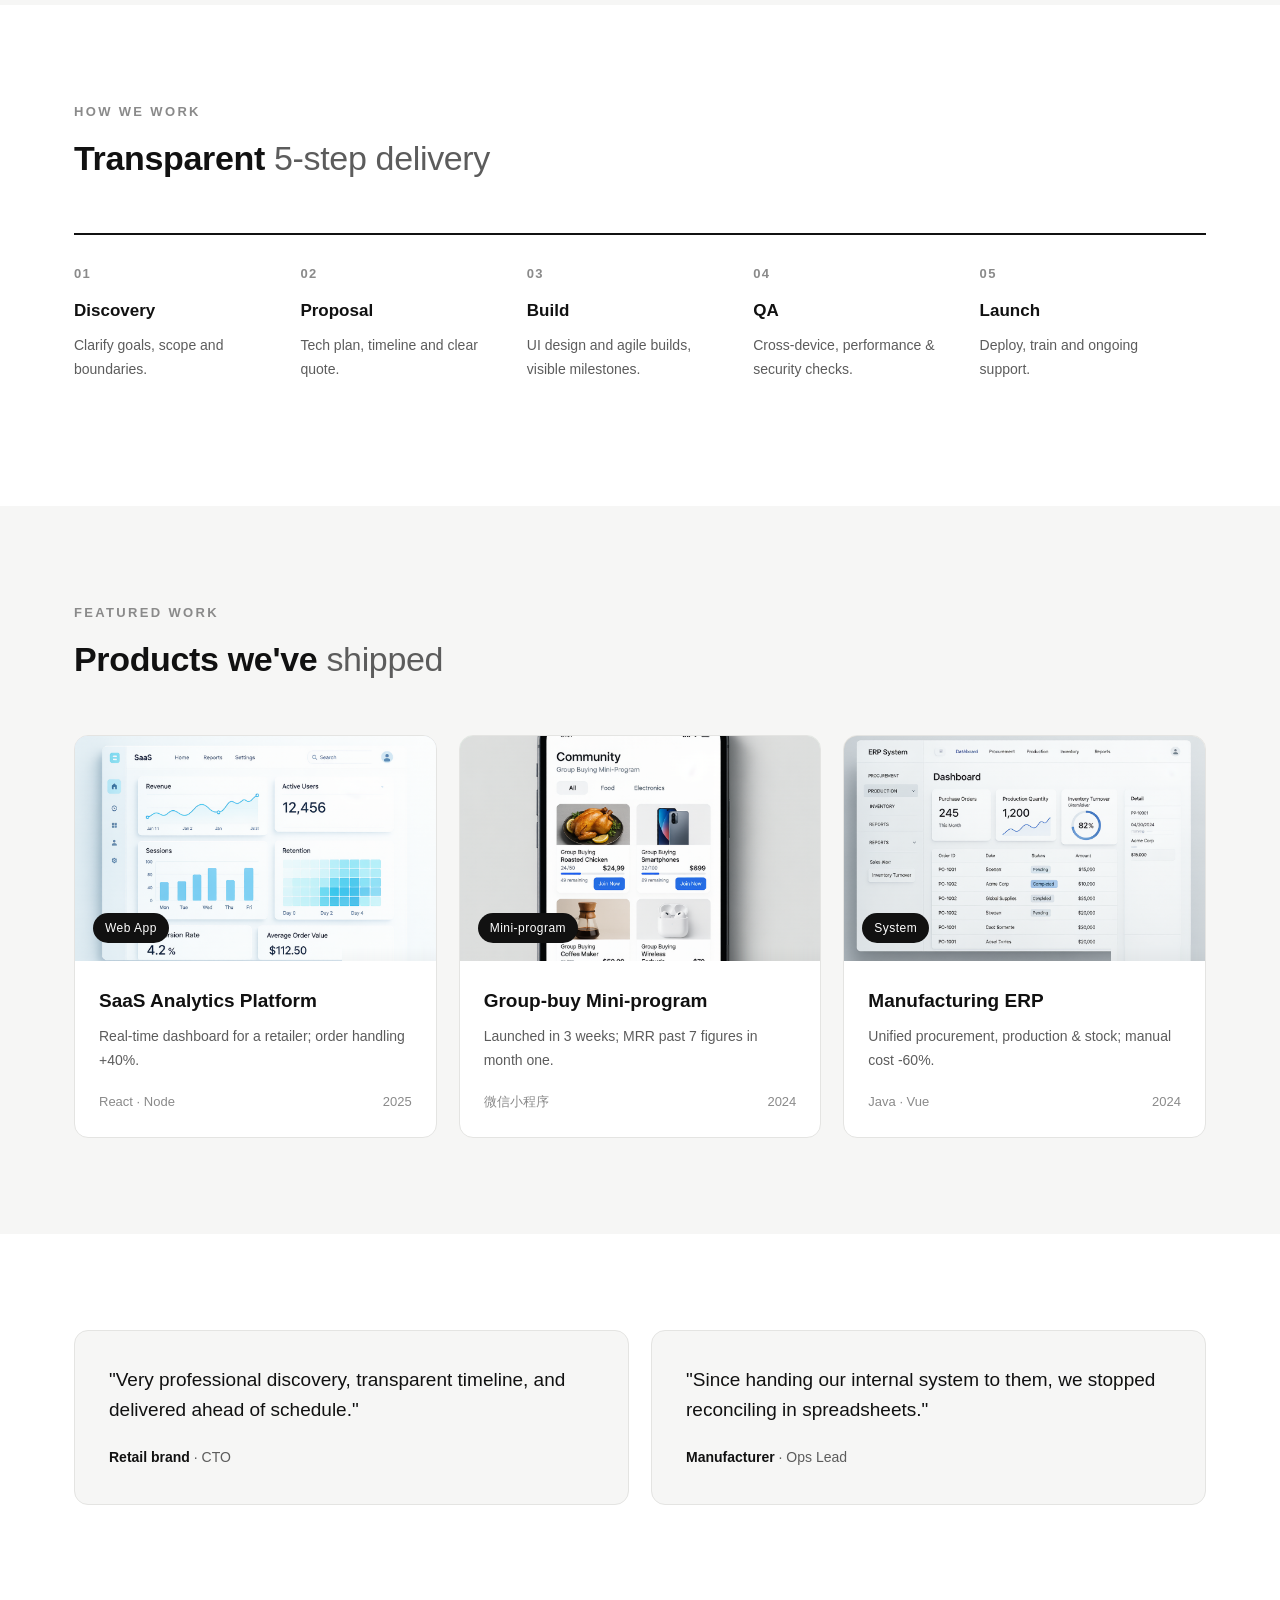
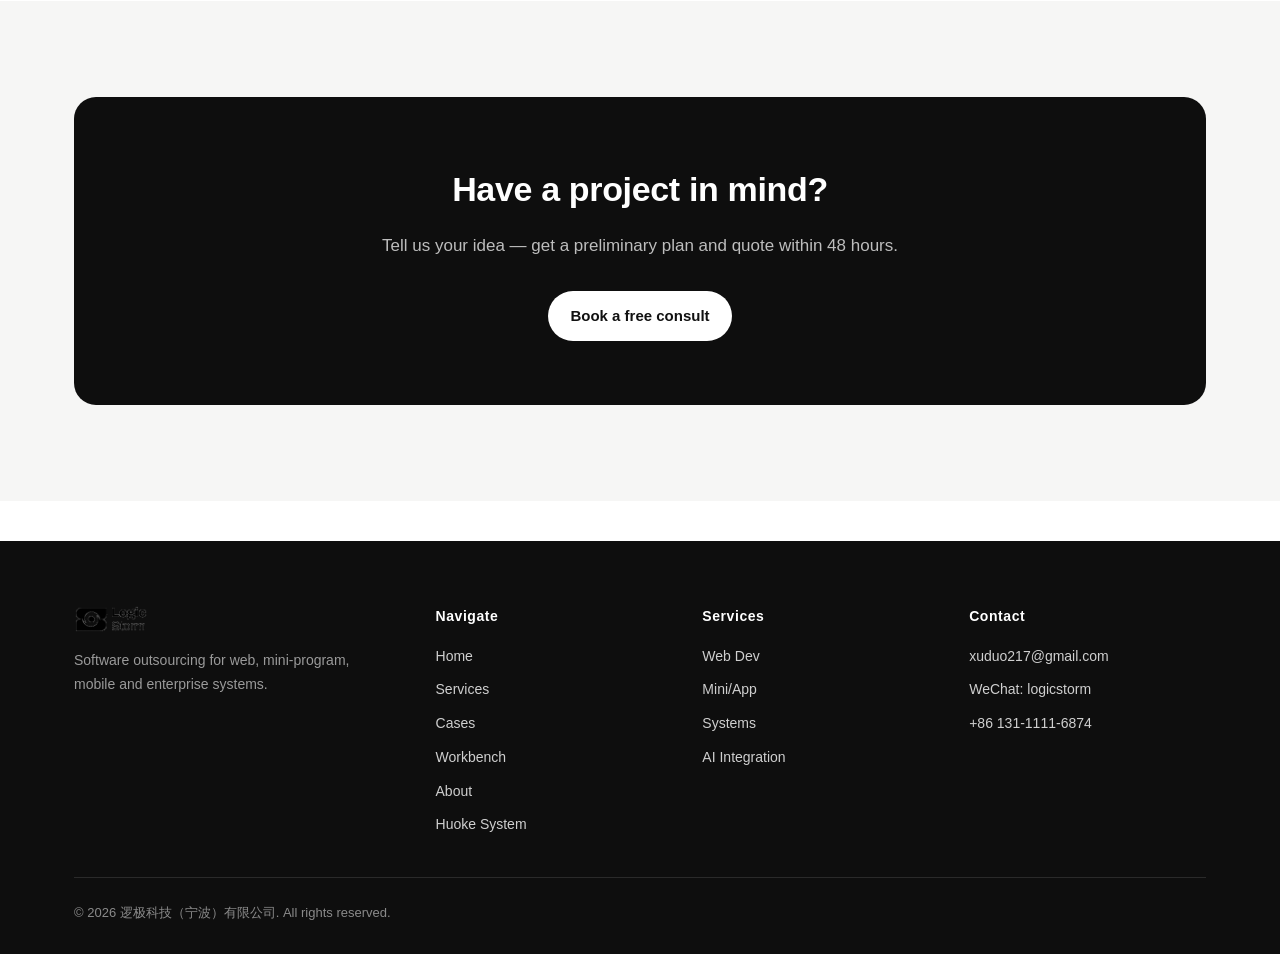
==== commit 98685013: "seo: clarify company identity and add crawl metadata" ====
--- a/index.html
+++ b/index.html
@@ -3,9 +3,11 @@
 <head>
 <meta charset="UTF-8">
 <meta name="viewport" content="width=device-width, initial-scale=1.0">
-<title data-zh="LogicStorm · 技术中心" data-en="LogicStorm · Technology Center">LogicStorm · 技术中心</title>
-<meta name="description" content="专注 Web、小程序、App 与企业系统定制的软件外包服务。">
+<title data-zh="逻极科技官网｜LogicStorm｜网站、小程序与企业系统定制开发" data-en="LogicStorm · Technology Center">逻极科技官网｜LogicStorm｜网站、小程序与企业系统定制开发</title>
 <link rel="stylesheet" href="assets/css/style.css">
+<meta name="description" content="逻极科技（宁波）有限公司（LogicStorm）官方网站。提供网站、Web 应用、小程序、App 与企业系统定制开发服务。">
+<link rel="canonical" href="https://www.logicstorm.cn/">
+<script type="application/ld+json">{"@context": "https://schema.org", "@type": "Organization", "@id": "https://www.logicstorm.cn/#organization", "name": "逻极科技（宁波）有限公司", "legalName": "逻极科技（宁波）有限公司", "alternateName": ["逻极科技", "LogicStorm"], "url": "https://www.logicstorm.cn/", "logo": "https://www.logicstorm.cn/assets/images/logo.png"}</script>
 </head>
 <body>
 
@@ -35,6 +37,7 @@
       <span class="lang-zh">把你的想法，<br>变成<span class="accent">可靠上线</span>的产品。</span>
       <span class="lang-en">Turn your idea into a<br><span class="accent">shippable</span> product.</span>
     </h1>
+<p class="company-identity">逻极科技（宁波）有限公司 · LogicStorm<br>官方网站：<a href="https://www.logicstorm.cn/">www.logicstorm.cn</a></p>
     <p class="lead">
       <span class="lang-zh">我们是一支专注软件外包的技术团队，提供从需求梳理、设计、开发到上线运维的一站式服务。你负责业务，我们负责把它做出来。</span>
       <span class="lang-en">We are a software outsourcing team delivering end-to-end — from discovery and design to development, launch and maintenance. You own the business; we build it.</span>
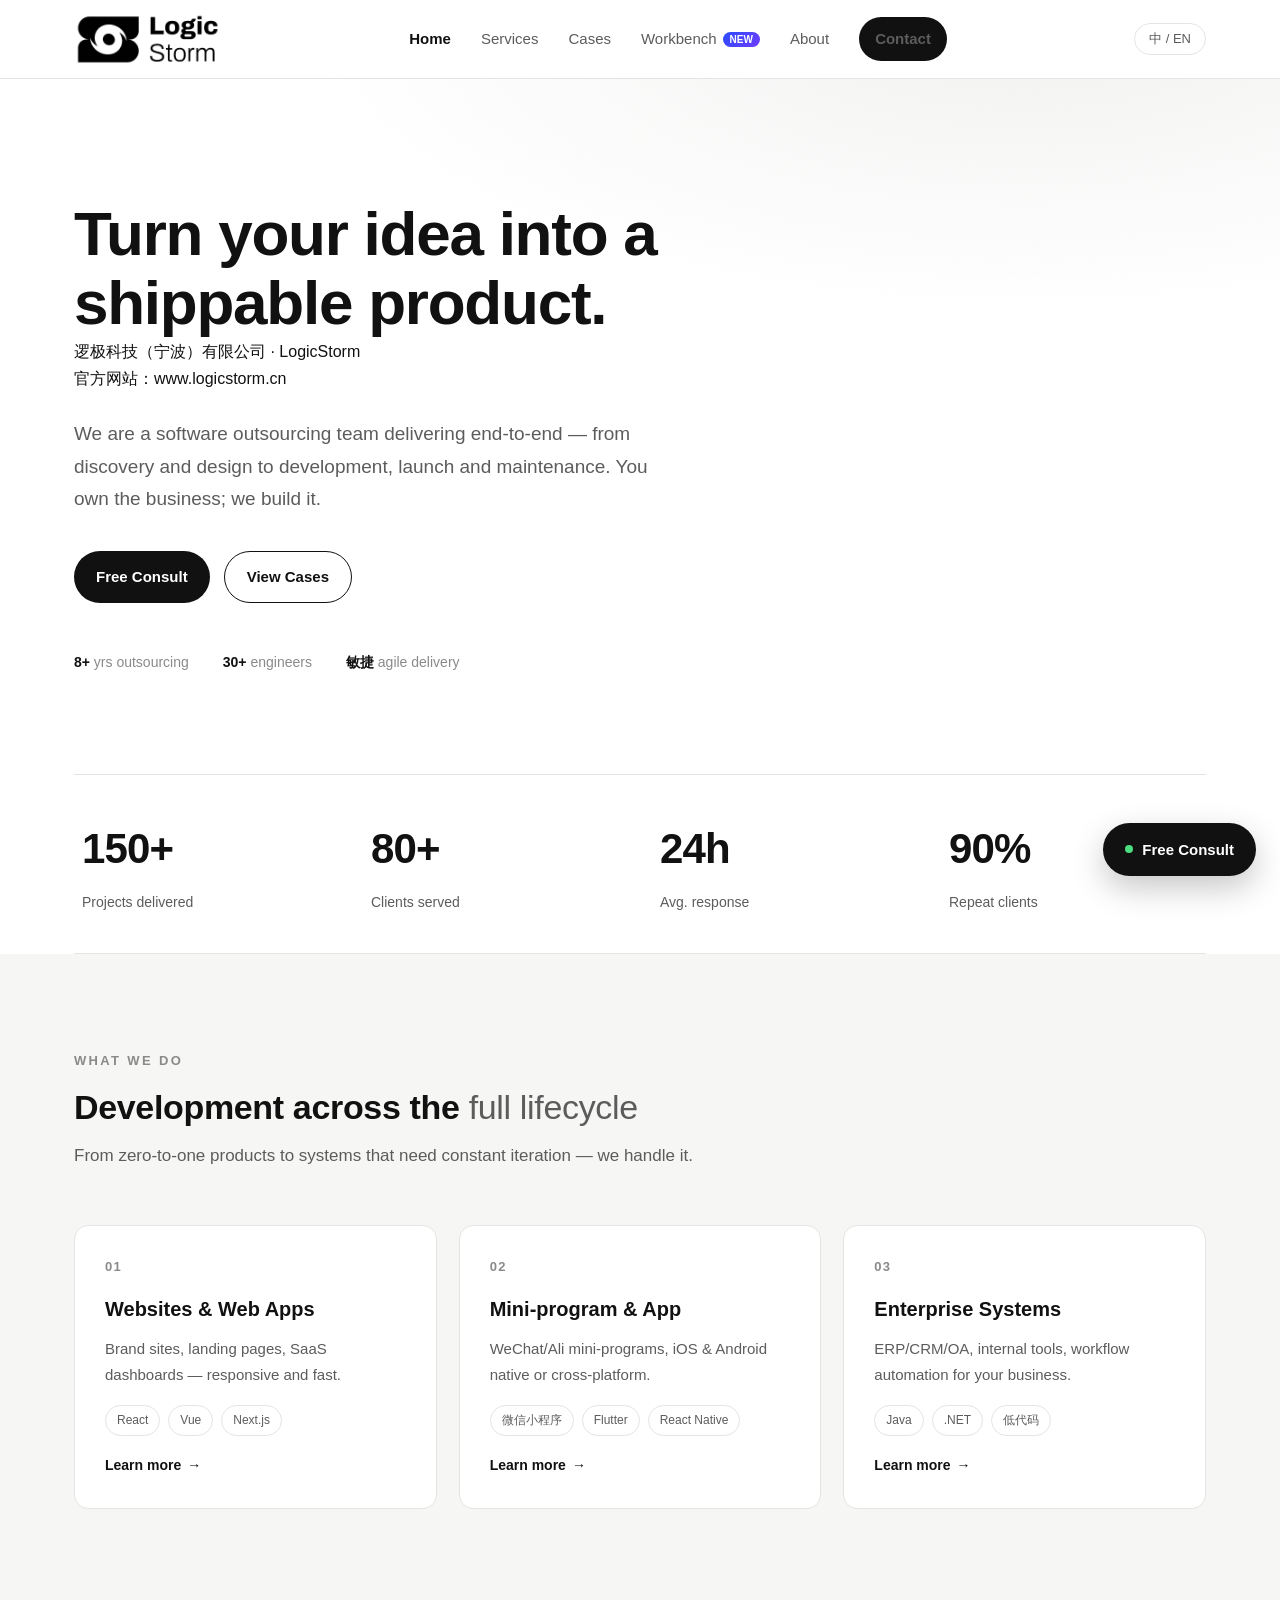
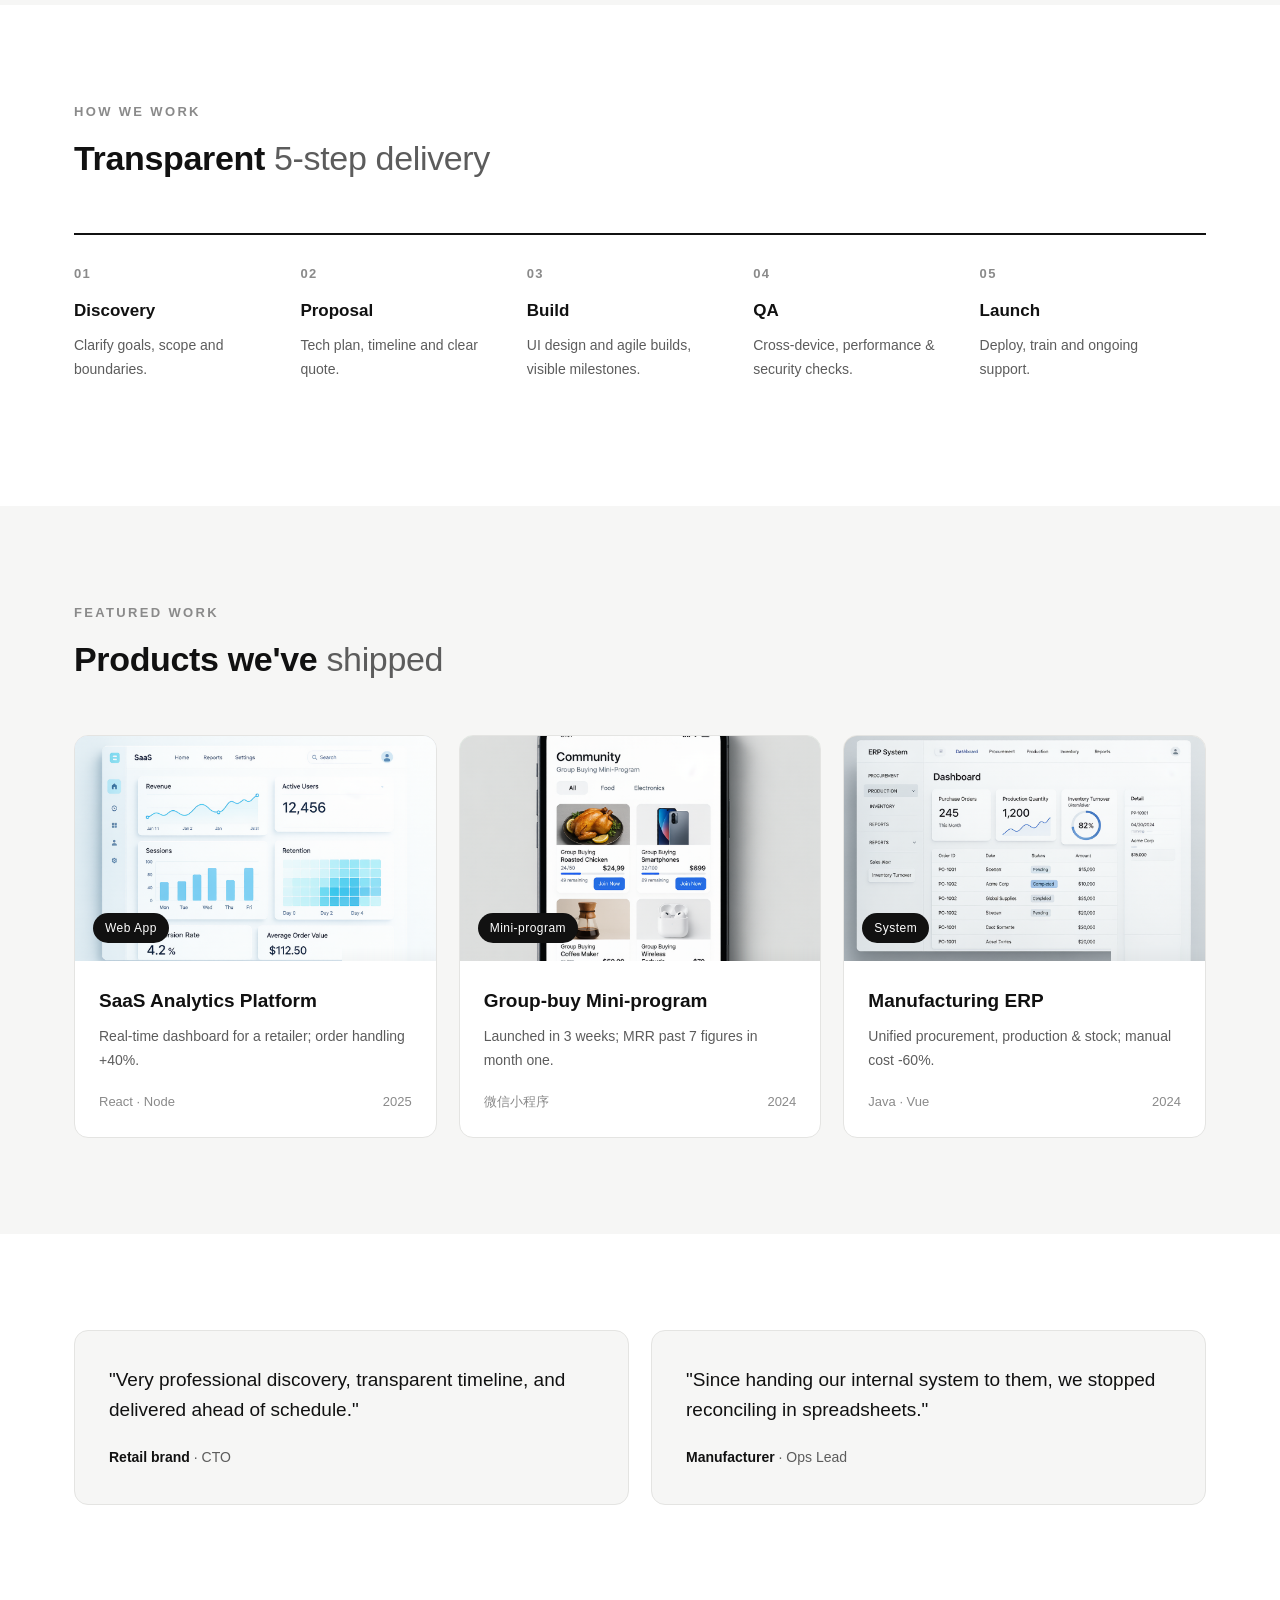
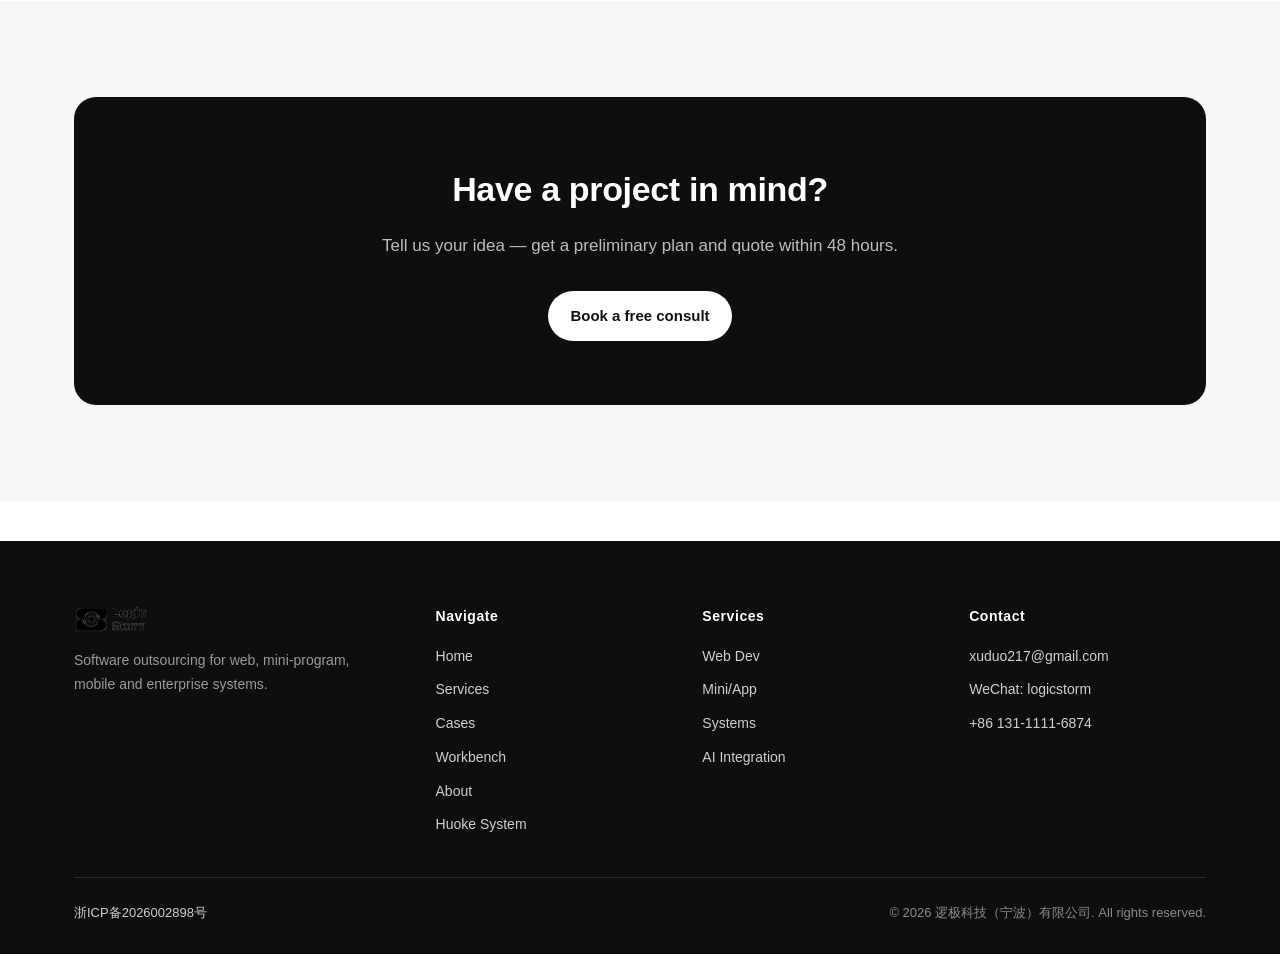
==== commit ea363660: "chore: display ICP registration in site footers" ====
--- a/index.html
+++ b/index.html
@@ -218,6 +218,7 @@
       </div>
     </div>
     <div class="bottom">
+      <a href="https://beian.miit.gov.cn/" target="_blank" rel="noopener noreferrer">浙ICP备2026002898号</a>
       <span>© 2026 逻极科技（宁波）有限公司. <span class="lang-zh">保留所有权利。</span><span class="lang-en">All rights reserved.</span></span>
     </div>
   </div>
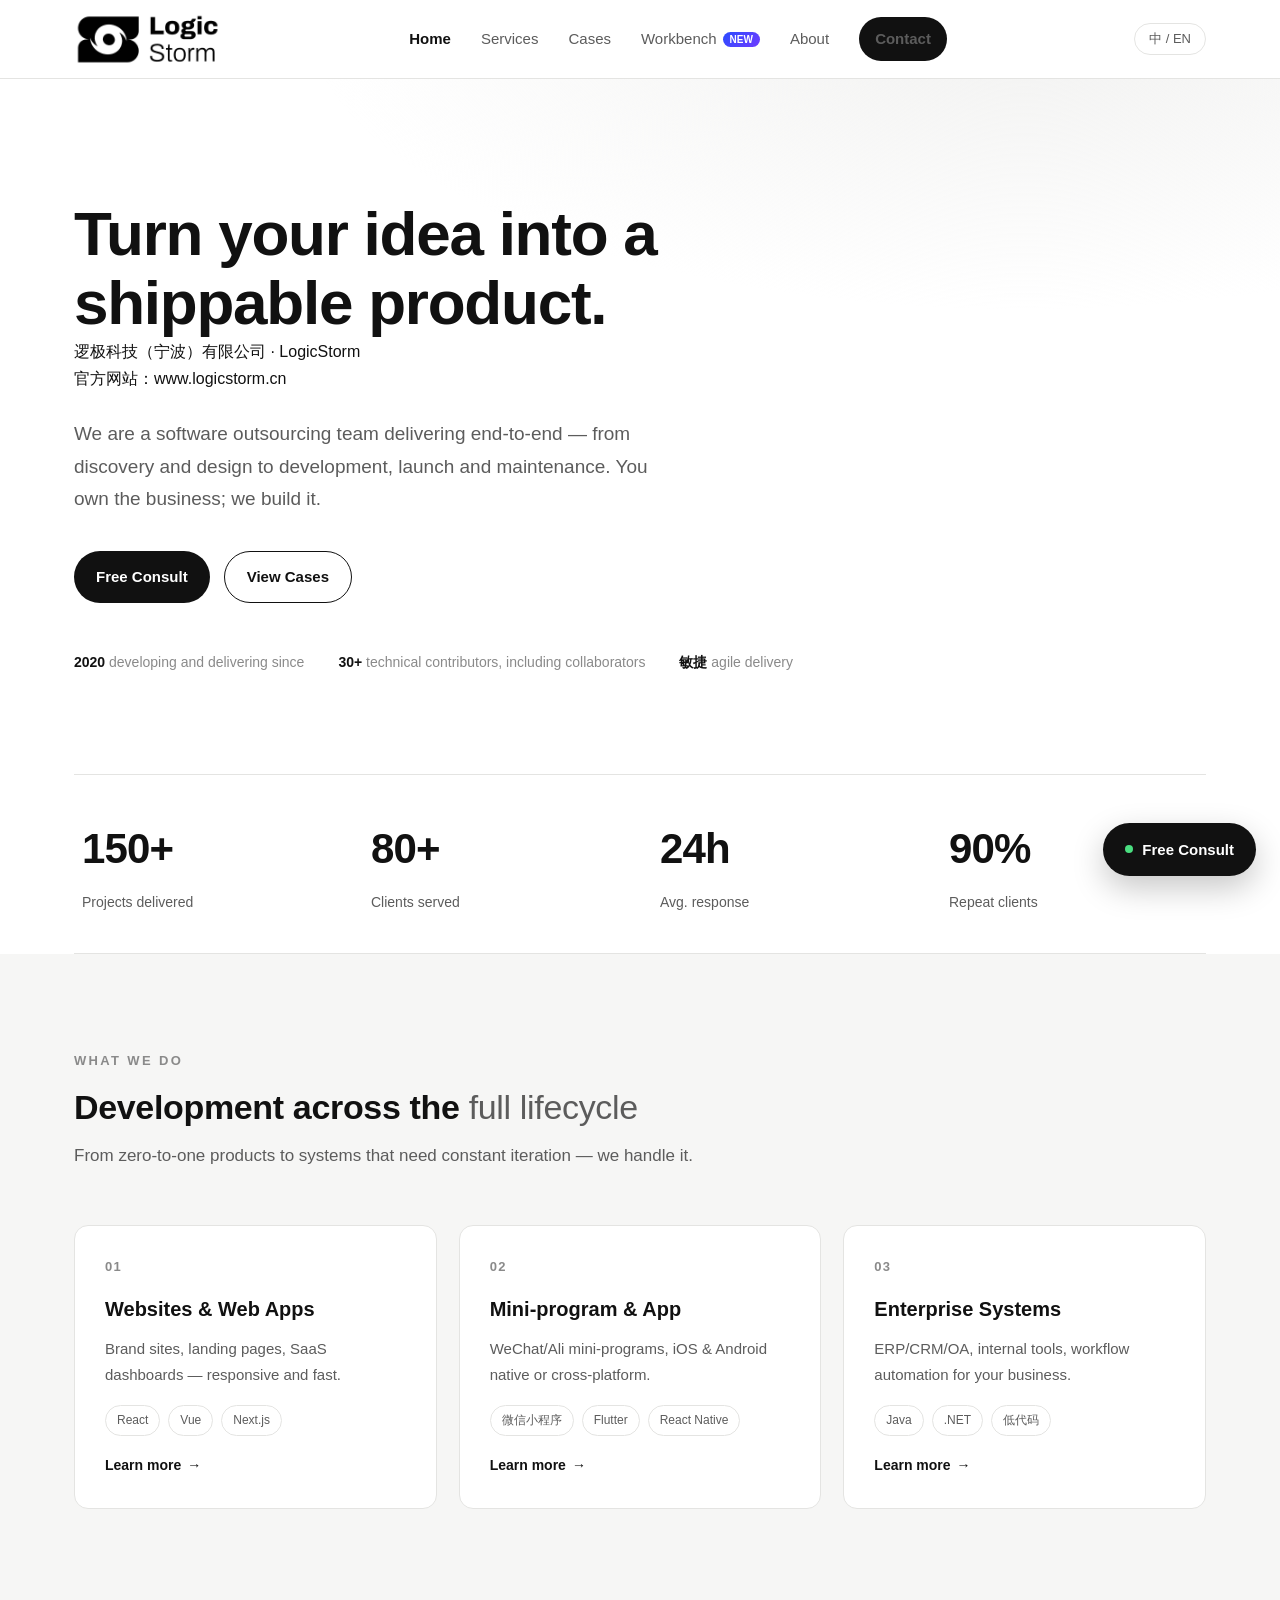
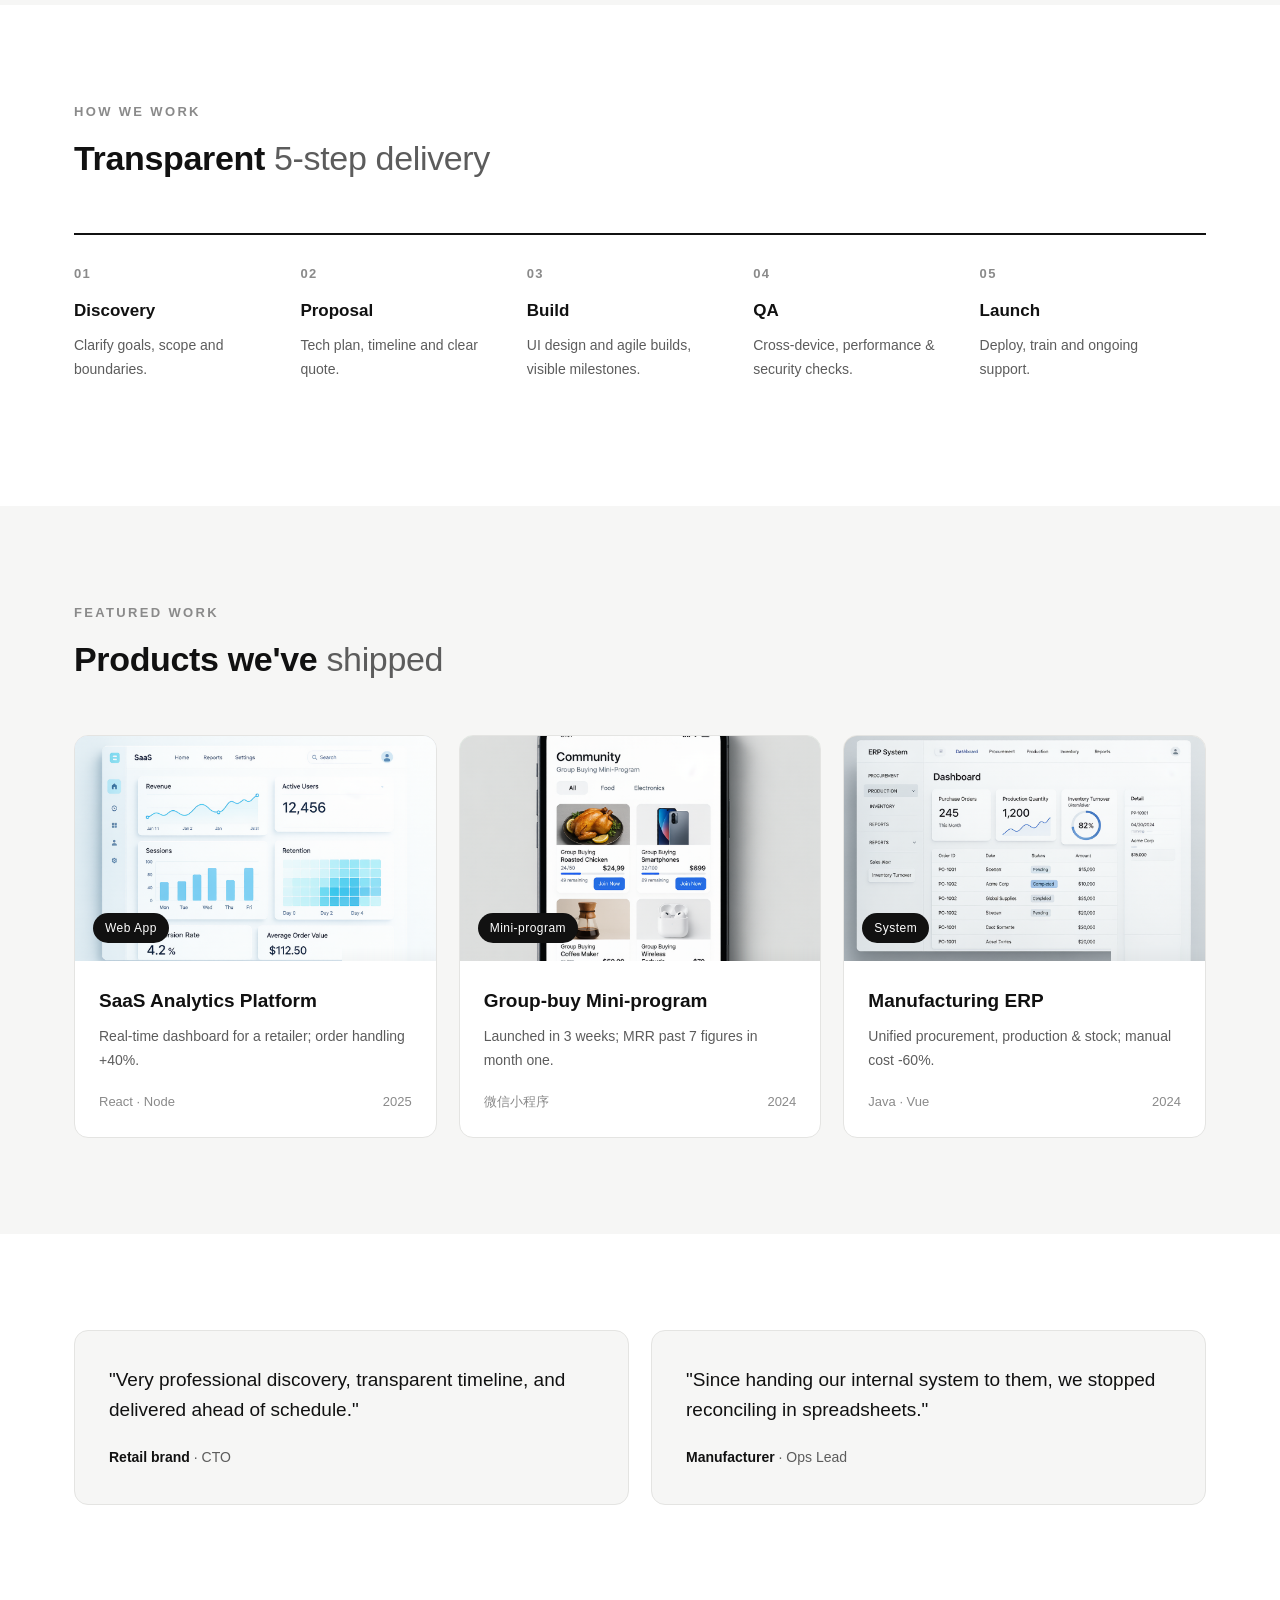
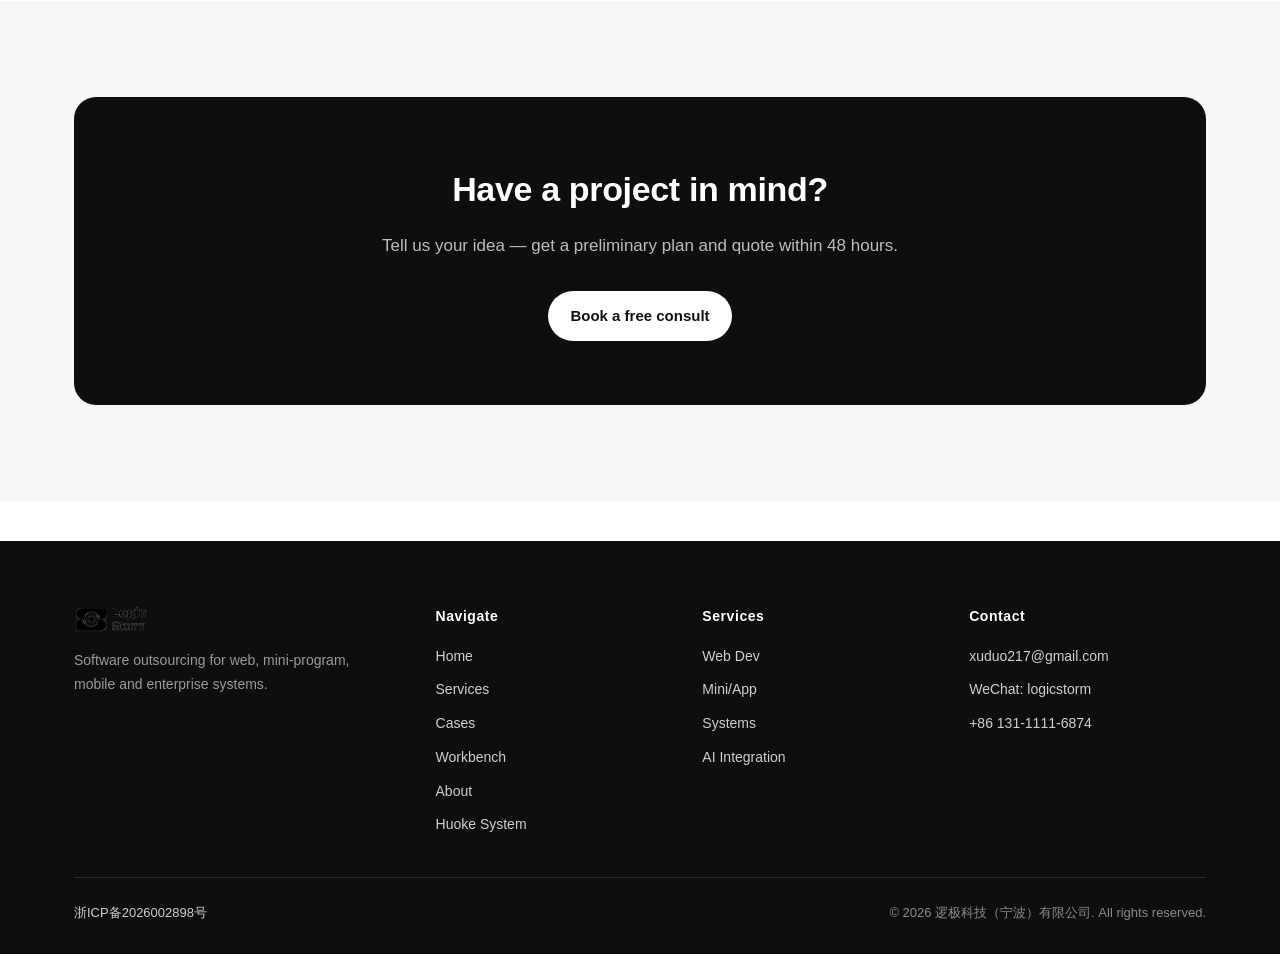
==== commit 195ba2e3: "content: clarify team history and collaborator headcount" ====
--- a/index.html
+++ b/index.html
@@ -47,8 +47,8 @@
       <a href="cases.html" class="btn btn-ghost"><span class="lang-zh">查看案例</span><span class="lang-en">View Cases</span></a>
     </div>
     <div class="hero-meta">
-      <div><b>8+</b> <span class="lang-zh">年外包经验</span><span class="lang-en">yrs outsourcing</span></div>
-      <div><b>30+</b> <span class="lang-zh">技术人员</span><span class="lang-en">engineers</span></div>
+      <div><b>2020</b> <span class="lang-zh">年起开展开发与交付</span><span class="lang-en">developing and delivering since</span></div>
+      <div><b>30+</b> <span class="lang-zh">技术人员（含协作人员）</span><span class="lang-en">technical contributors, including collaborators</span></div>
       <div><b>敏捷</b> <span class="lang-zh">迭代交付</span><span class="lang-en">agile delivery</span></div>
     </div>
   </div>
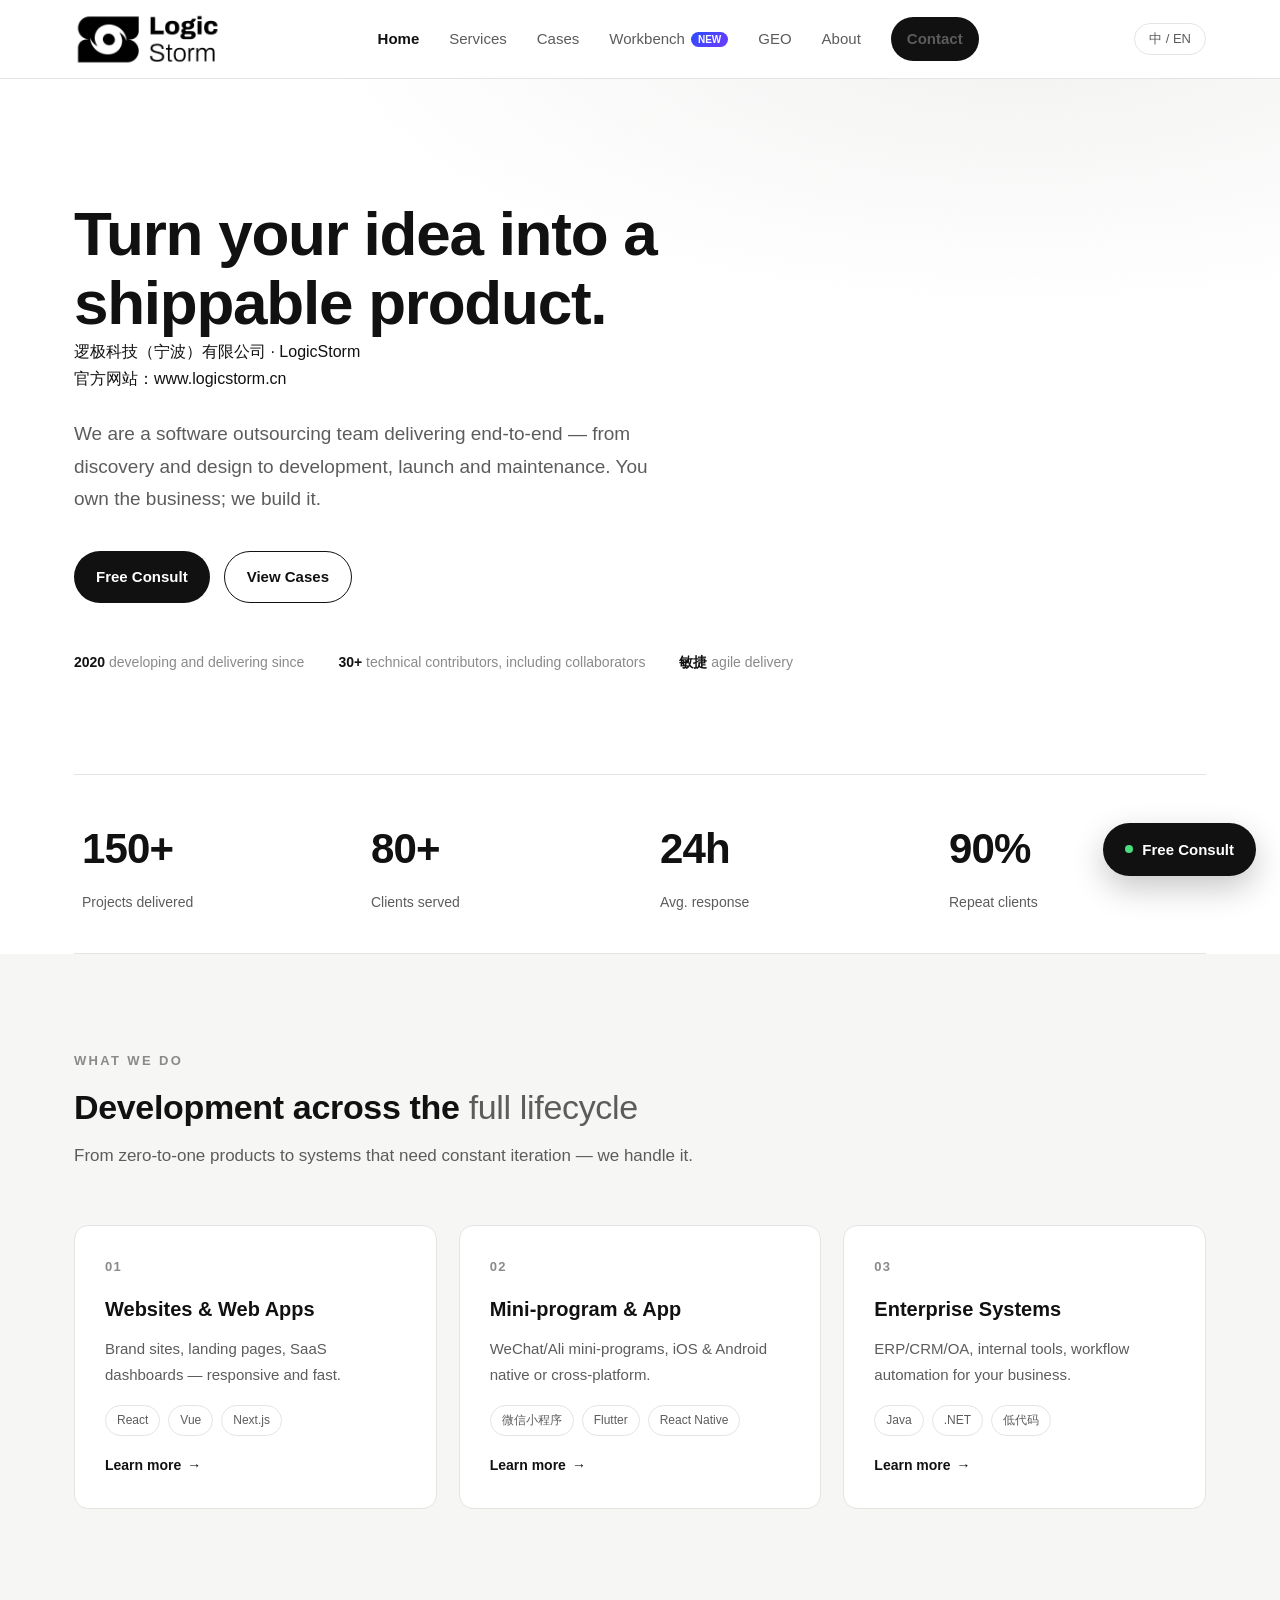
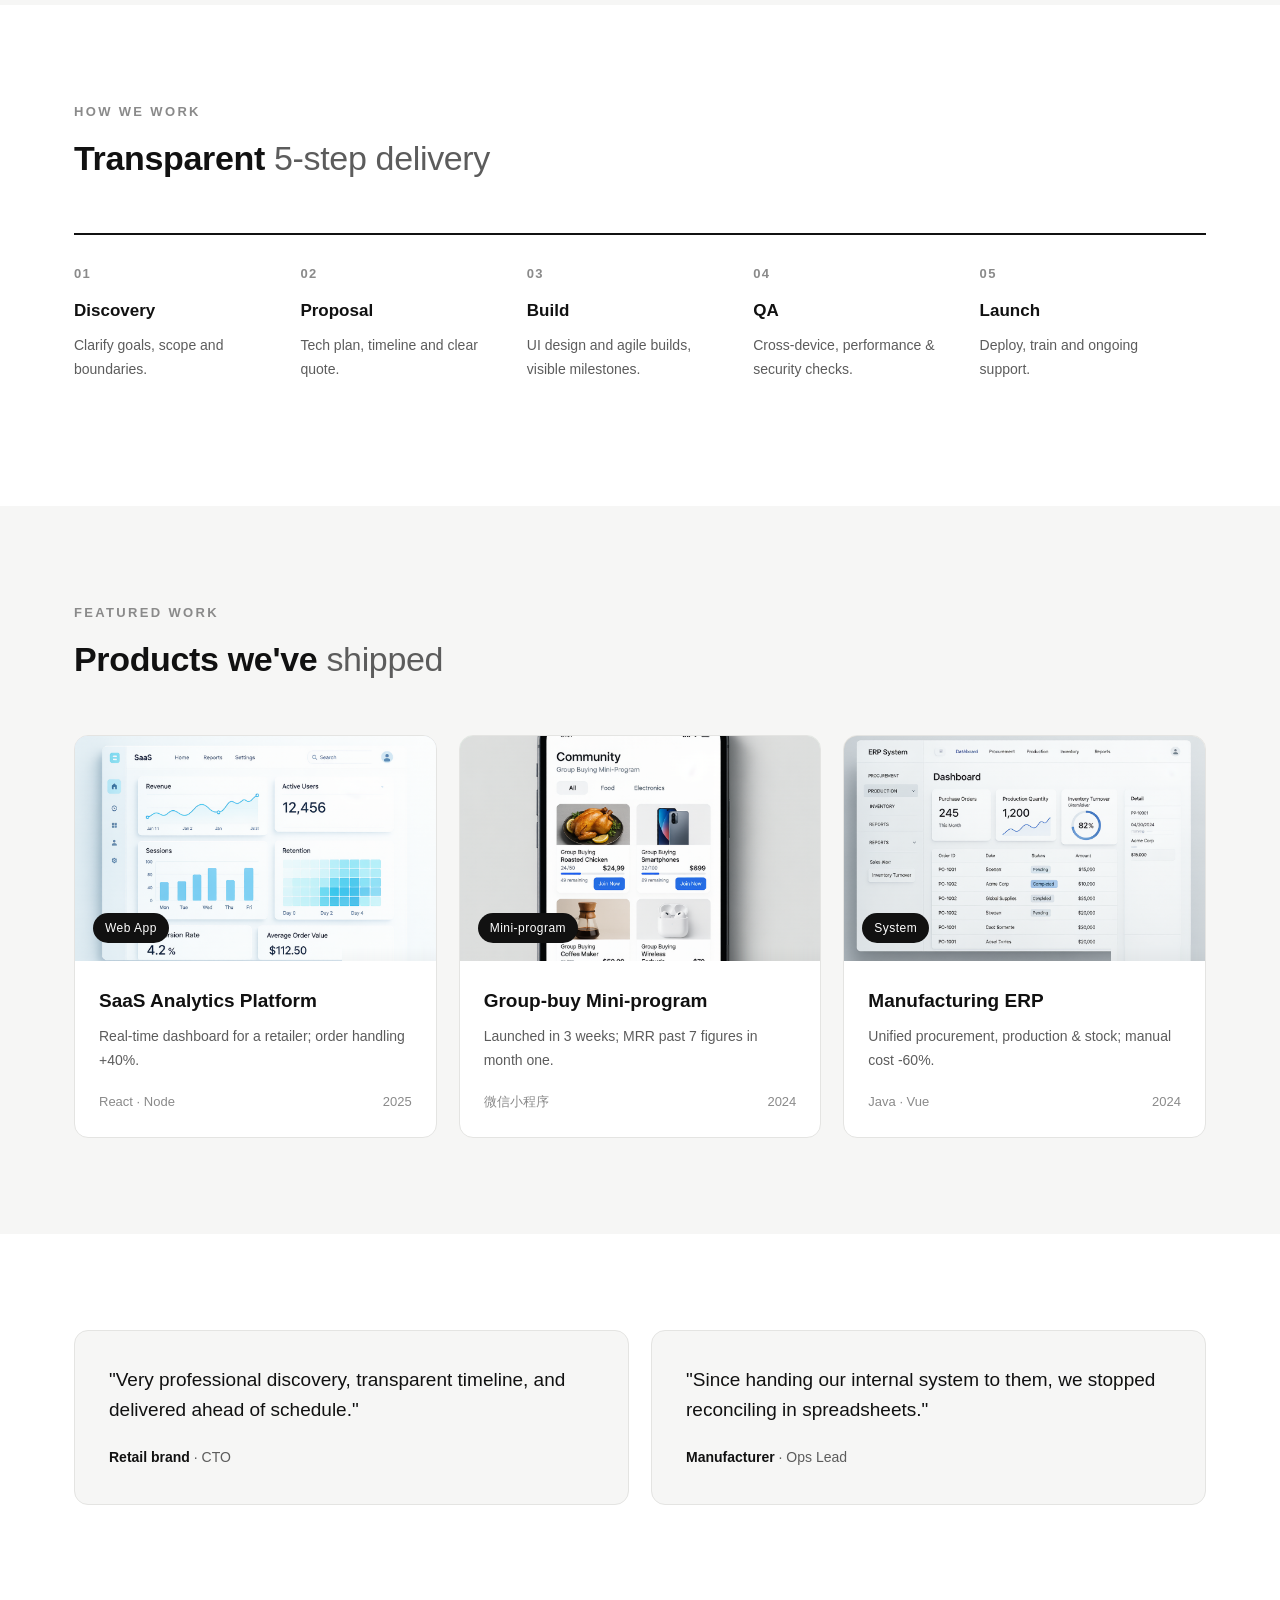
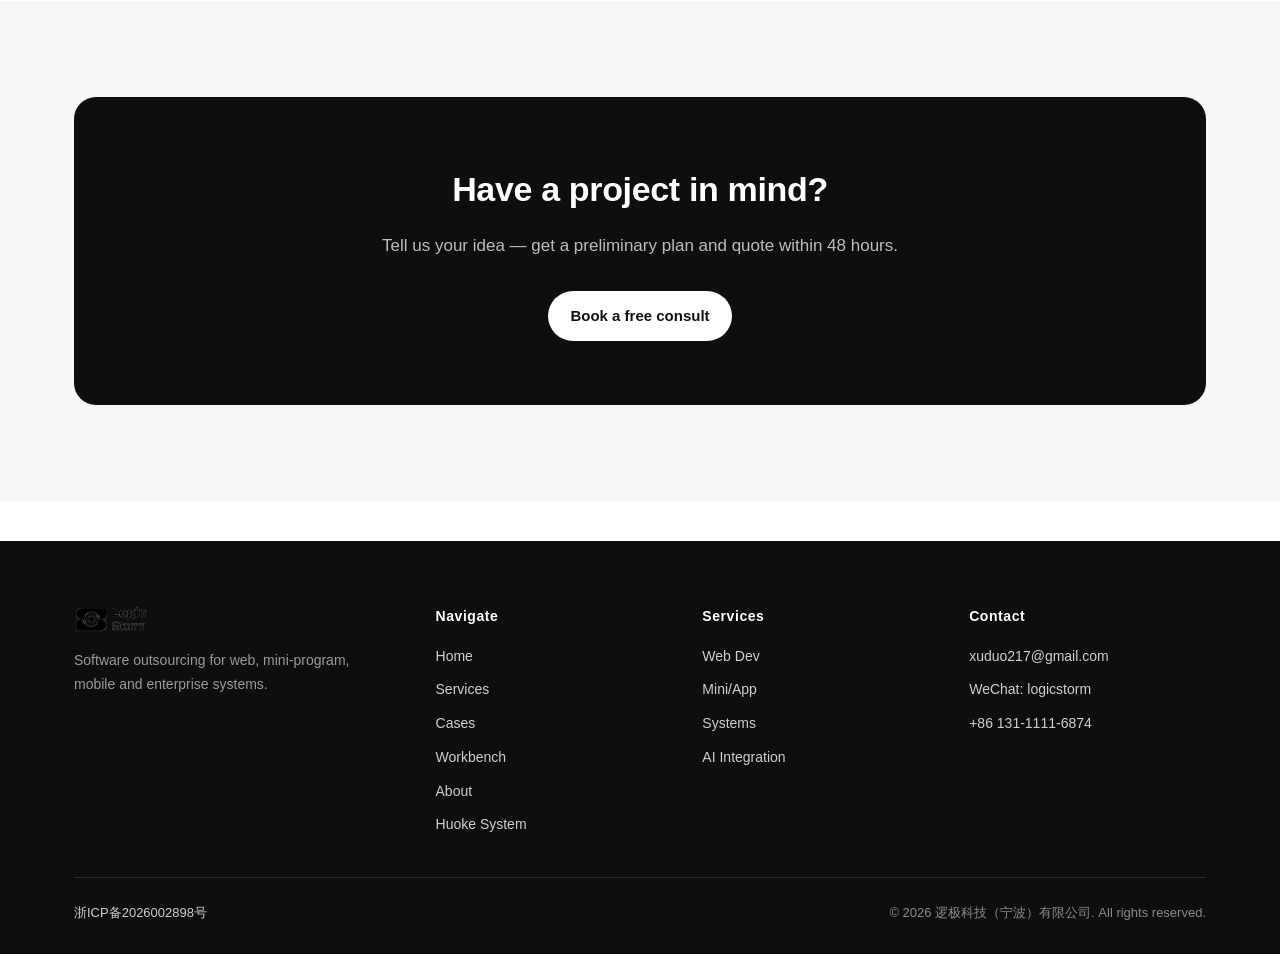
==== commit e249ec6b: "feat: add dedicated GEO showcase and contact access" ====
--- a/index.html
+++ b/index.html
@@ -20,6 +20,7 @@
       <a href="services.html"><span class="lang-zh">服务</span><span class="lang-en">Services</span></a>
       <a href="cases.html"><span class="lang-zh">案例</span><span class="lang-en">Cases</span></a>
       <a href="workbench.html"><span class="lang-zh">工作台</span><span class="lang-en">Workbench</span><span style="background:linear-gradient(135deg,#2b4cff,#6e3bff);color:#fff;font-size:10px;padding:2px 7px;border-radius:999px;font-weight:700;margin-left:6px;vertical-align:1px">NEW</span></a>
+      <a href="geo.html">GEO</a>
       <a href="about.html"><span class="lang-zh">关于</span><span class="lang-en">About</span></a>
       <a href="contact.html" class="btn btn-primary btn-sm"><span class="lang-zh">免费咨询</span><span class="lang-en">Contact</span></a>
     </nav>
